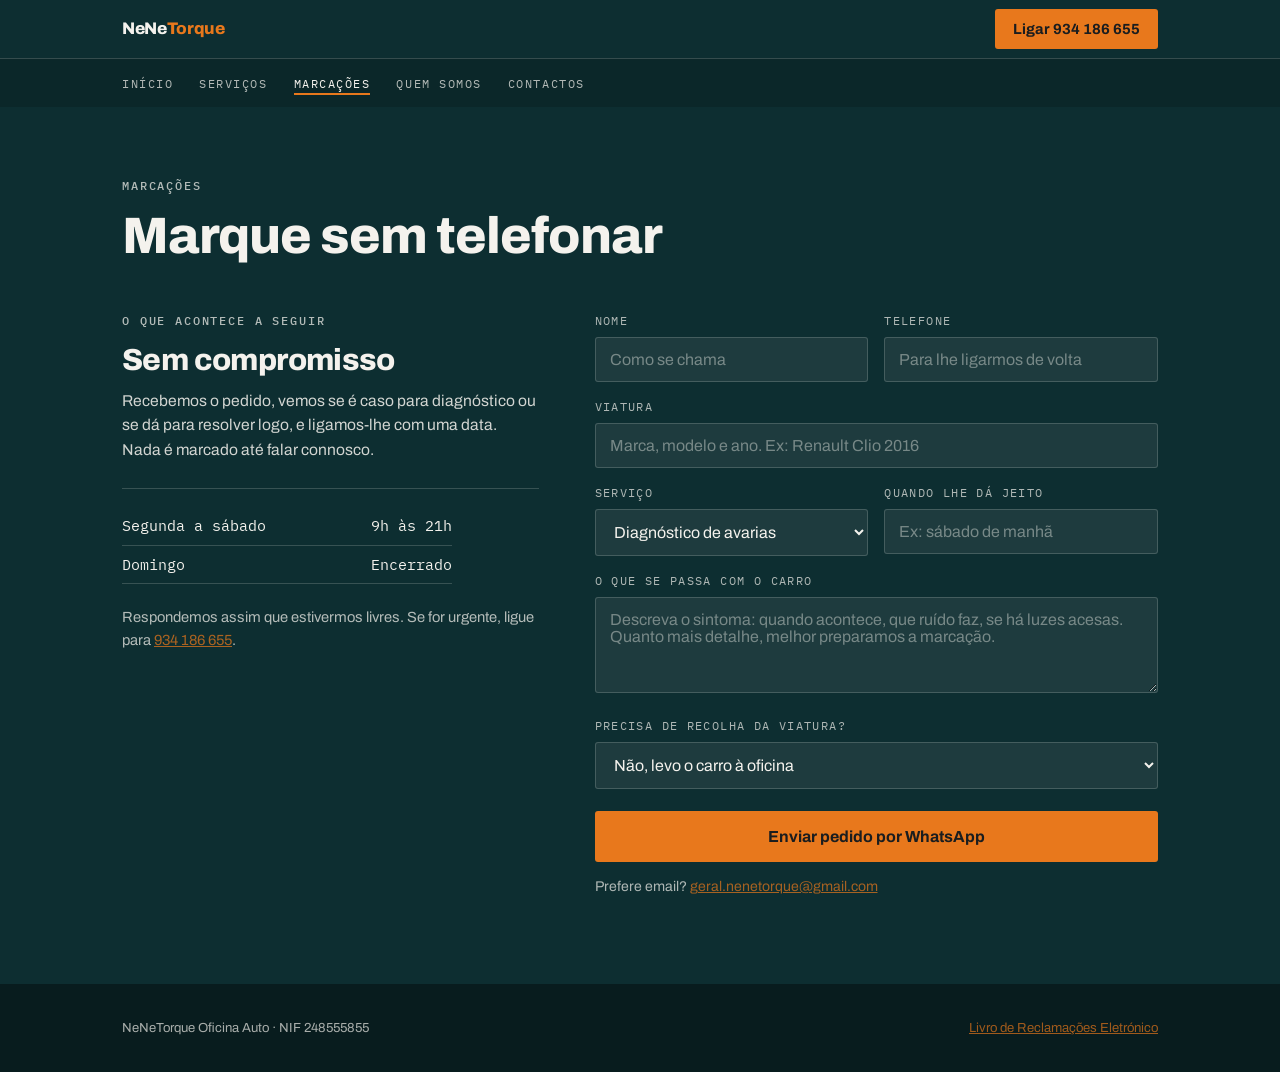
==== marcacoes.html @ 98fa8779 "Telemovel: menu sem corte, fim da faixa clara sobre a barra fixa, proporcoes mais folgadas e mapa pr" ====
<!DOCTYPE html>
<html lang="pt-PT">
<head>
<meta charset="utf-8">
<meta name="viewport" content="width=device-width, initial-scale=1">
<title>Marcações · NeNeTorque Oficina Auto</title>
<meta name="description" content="Marque a reparação em menos de um minuto, sem telefonar. Descreva o sintoma da viatura e respondemos por WhatsApp no mesmo dia.">
<link rel="canonical" href="https://nenetorque.pt/marcacoes.html">
<link rel="icon" href="favicon.svg" type="image/svg+xml">
<meta property="og:type" content="website">
<meta property="og:site_name" content="NeNeTorque Oficina Auto">
<meta property="og:locale" content="pt_PT">
<meta property="og:title" content="Marcações · NeNeTorque Oficina Auto">
<meta property="og:description" content="Marque a reparação em menos de um minuto, sem telefonar. Descreva o sintoma da viatura e respondemos por WhatsApp no mesmo dia.">
<meta property="og:url" content="https://nenetorque.pt/marcacoes.html">
<meta property="og:image" content="https://nenetorque.pt/preview.jpg">
<meta name="twitter:card" content="summary_large_image">
<link rel="preconnect" href="https://fonts.googleapis.com">
<link rel="preconnect" href="https://fonts.gstatic.com" crossorigin>
<link href="https://fonts.googleapis.com/css2?family=Archivo:wght@400;500;600;700;800&family=IBM+Plex+Mono:wght@400;500;600&display=swap" rel="stylesheet">
<link rel="stylesheet" href="style.css">
</head>
<body>

<header class="bar">
  <div class="wrap bar-top">
    <a class="brand" href="index.html">NeNe<span>Torque</span></a>
    <a class="bar-cta" href="tel:+351934186655">Ligar 934 186 655</a>
  </div>
  <nav class="nav" aria-label="Menu principal">
    <ul>
      <li><a href="index.html">Início</a></li>
      <li><a href="servicos.html">Serviços</a></li>
      <li><a href="marcacoes.html" aria-current="page">Marcações</a></li>
      <li><a href="quem-somos.html">Quem somos</a></li>
      <li class="nav-contactos"><a href="index.html#contactos">Contactos</a></li>
    </ul>
  </nav>
</header>

<div class="phead" style="padding-bottom:10px">
  <div class="wrap">
    <span class="eyebrow">Marcações</span>
    <h1 style="font-size:clamp(1.9rem,6vw,3.2rem)">Marque sem telefonar</h1>
  </div>
</div>

<section class="book" style="padding-top:38px">
  <div class="wrap book-grid">
    <div>
      <span class="eyebrow">O que acontece a seguir</span>
      <h2 style="font-size:clamp(1.4rem,4vw,1.9rem)">Sem compromisso</h2>
      <p style="opacity:.85;font-size:.98rem;margin-top:10px">Recebemos o pedido, vemos se é caso para diagnóstico ou se dá para resolver logo, e ligamos-lhe com uma data. Nada é marcado até falar connosco.</p>

      <div class="hours" style="border-top:1px solid var(--line-dark);padding-top:18px;margin-top:26px">
        <div style="border-color:var(--line-dark)"><span>Segunda a sábado</span><span>9h às 21h</span></div>
        <div style="border-color:var(--line-dark)"><span>Domingo</span><span>Encerrado</span></div>
      </div>

      <p style="margin-top:22px;font-size:.92rem;opacity:.72">Respondemos assim que estivermos livres. Se for urgente, ligue para <a href="tel:+351934186655" style="color:var(--amber)">934 186 655</a>.</p>
    </div>

    <div>
      <div class="two">
        <div class="field">
          <label for="f-nome">Nome</label>
          <input id="f-nome" type="text" placeholder="Como se chama">
        </div>
        <div class="field">
          <label for="f-tel">Telefone</label>
          <input id="f-tel" type="tel" placeholder="Para lhe ligarmos de volta">
        </div>
      </div>

      <div class="field">
        <label for="f-viatura">Viatura</label>
        <input id="f-viatura" type="text" placeholder="Marca, modelo e ano. Ex: Renault Clio 2016">
      </div>

      <div class="two">
        <div class="field">
          <label for="f-servico">Serviço</label>
          <select id="f-servico">
            <option>Diagnóstico de avarias</option>
            <option>Revisão ou mecânica geral</option>
            <option>Eletricidade e eletrónica</option>
            <option>Travões</option>
            <option>Pneus e equilibragem</option>
            <option>Distribuição</option>
            <option>Não sei, preciso que vejam</option>
          </select>
        </div>
        <div class="field">
          <label for="f-disp">Quando lhe dá jeito</label>
          <input id="f-disp" type="text" placeholder="Ex: sábado de manhã">
        </div>
      </div>

      <div class="field">
        <label for="f-desc">O que se passa com o carro</label>
        <textarea id="f-desc" placeholder="Descreva o sintoma: quando acontece, que ruído faz, se há luzes acesas. Quanto mais detalhe, melhor preparamos a marcação."></textarea>
      </div>

      <div class="field" style="margin-bottom:8px">
        <label for="f-recolha">Precisa de recolha da viatura?</label>
        <select id="f-recolha">
          <option>Não, levo o carro à oficina</option>
          <option>Sim, com recolha e entrega</option>
        </select>
      </div>

      <button class="btn btn-primary" style="width:100%;margin-top:14px" onclick="enviarPedido()">Enviar pedido por WhatsApp</button>
      <div class="book-err" id="f-err" hidden></div>
      <p class="book-alt">Prefere email? <a href="mailto:geral.nenetorque@gmail.com" style="color:var(--amber)">geral.nenetorque@gmail.com</a></p>
    </div>
  </div>
</section>

<footer>
  <div class="wrap">
    <span>NeNeTorque Oficina Auto · NIF 248555855</span>
    <span><a href="https://www.livroreclamacoes.pt/inicio">Livro de Reclamações Eletrónico</a></span>
  </div>
</footer>

<nav class="callbar" aria-label="Contacto rápido">
  <a class="c1" href="tel:+351934186655">Ligar</a>
  <a class="c2" href="index.html">Início</a>
</nav>

<script>
function enviarPedido(){
  var v = function(id){ return document.getElementById(id).value.trim(); };
  var err = document.getElementById('f-err');
  var nome = v('f-nome'), tel = v('f-tel'), viatura = v('f-viatura');

  if(!nome || !tel || !viatura){
    err.textContent = 'Falta o nome, o telefone ou a viatura.';
    err.hidden = false;
    return;
  }
  err.hidden = true;

  var txt =
    'Pedido de marcação · NeNeTorque\n\n' +
    'Nome: ' + nome + '\n' +
    'Telefone: ' + tel + '\n' +
    'Viatura: ' + viatura + '\n' +
    'Serviço: ' + v('f-servico') + '\n' +
    'Disponibilidade: ' + (v('f-disp') || 'Não indicado') + '\n' +
    'Recolha: ' + v('f-recolha') + '\n\n' +
    'Descrição:\n' + (v('f-desc') || 'Não indicado');

  window.open('https://wa.me/351934186655?text=' + encodeURIComponent(txt), '_blank');
}
</script>

<script src="app.js"></script>
</body>
</html>
---- style.css ----
:root{
  --paper:#F4F2ED;
  --teal:#10656A;
  --deep:#0D2E31;
  --amber:#E8781C;
  --ink:#1A1D1F;
  --line:rgba(26,29,31,.14);
  --line-dark:rgba(244,242,237,.18);
  --wrap:1080px;
  --display:'Archivo',system-ui,sans-serif;
  --mono:'IBM Plex Mono',ui-monospace,monospace;
  --callbar:61px;                 /* altura exata da barra fixa em telemovel */
  --segura:env(safe-area-inset-bottom,0px);
}
*{box-sizing:border-box;margin:0;padding:0}
html{scroll-behavior:smooth;scroll-padding-top:112px;background:#081C1E}
/* corpo em coluna: o rodape e sempre empurrado ate ao fundo do ecra,
   por isso nunca sobra fundo claro por baixo em paginas curtas */
body{
  font-family:var(--display);background:var(--paper);color:var(--ink);
  font-size:17px;line-height:1.55;-webkit-font-smoothing:antialiased;
  display:flex;flex-direction:column;min-height:100vh;min-height:100dvh;
}
body>*{flex-shrink:0}
body>footer{margin-top:auto}
.wrap{max-width:var(--wrap);margin:0 auto;padding:0 22px}
section{padding:62px 0}
@media(min-width:820px){section{padding:86px 0}}
a{color:inherit}
:focus-visible{outline:3px solid var(--amber);outline-offset:3px}

h1,h2,h3{line-height:1.08;letter-spacing:-.02em;font-weight:800}
h1{font-size:clamp(2.1rem,7vw,3.9rem)}
h2{font-size:clamp(1.6rem,4.4vw,2.5rem);margin-bottom:12px}
h3{font-size:1.12rem;font-weight:700;letter-spacing:-.01em}
.eyebrow{
  font-family:var(--mono);font-size:.72rem;font-weight:500;letter-spacing:.16em;
  text-transform:uppercase;opacity:.72;display:block;margin-bottom:14px;
}
.lede{font-size:1.06rem;max-width:58ch;opacity:.9}

/* ---------- header + nav ---------- */
.bar{position:sticky;top:0;z-index:60;background:var(--deep);color:var(--paper)}
@media(max-width:819px){
  .bar{transition:transform .24s ease}
  .bar.bar-hidden{transform:translateY(-100%)}
}
.bar-top{display:flex;align-items:center;justify-content:space-between;height:58px;gap:16px}
.brand{font-weight:800;letter-spacing:-.02em;font-size:1.05rem;text-decoration:none;white-space:nowrap}
.brand span{color:var(--amber)}
.bar-cta{
  display:none;background:var(--amber);color:var(--ink);text-decoration:none;
  font-weight:700;font-size:.92rem;padding:9px 18px;border-radius:3px;
}
@media(min-width:820px){.bar-cta{display:inline-block}}
.nav{border-top:1px solid var(--line-dark);background:rgba(0,0,0,.16)}
.nav ul{
  display:flex;gap:26px;list-style:none;overflow-x:auto;padding:11px 22px;
  max-width:var(--wrap);margin:0 auto;scrollbar-width:none;
}
.nav ul::-webkit-scrollbar{display:none}
.nav a{
  font-family:var(--mono);font-size:.74rem;letter-spacing:.13em;text-transform:uppercase;
  text-decoration:none;white-space:nowrap;opacity:.72;padding-bottom:2px;
  border-bottom:2px solid transparent;
}
.nav a:hover{opacity:1;border-bottom-color:var(--amber)}
.nav a[aria-current="page"]{opacity:1;border-bottom-color:var(--amber)}

/* ---------- buttons ---------- */
.btn{
  display:inline-flex;align-items:center;justify-content:center;gap:9px;text-decoration:none;
  font-family:var(--display);font-weight:700;font-size:1rem;padding:15px 26px;border-radius:3px;
  border:2px solid transparent;cursor:pointer;transition:transform .12s ease,background .12s ease;
}
.btn:active{transform:translateY(1px)}
.btn-primary{background:var(--amber);color:var(--ink)}
.btn-primary:hover{background:#f5871f}
.btn-ghost{border-color:currentColor;background:none;color:inherit}
.btn-ghost:hover{background:rgba(244,242,237,.1)}
.btn-row{display:flex;flex-wrap:wrap;gap:12px;margin-top:30px}
.btn-row.center{justify-content:center}

/* ---------- hero ---------- */
.hero{background:var(--deep);color:var(--paper);padding:56px 0 64px}
@media(min-width:820px){.hero{padding:80px 0 88px}}
.hero h1{max-width:16ch}
.hero .lede{margin-top:20px;opacity:.86}
.hero-grid{display:grid;gap:44px}
@media(min-width:960px){.hero-grid{grid-template-columns:1.15fr .85fr;gap:56px;align-items:center}}

/* ---------- signature: OBD readout ---------- */
.obd{background:#0A2427;border:1px solid var(--line-dark);border-radius:4px;padding:22px;font-family:var(--mono);font-size:.88rem}
.obd-head{display:flex;align-items:center;gap:8px;font-size:.68rem;letter-spacing:.16em;text-transform:uppercase;opacity:.6;padding-bottom:14px;border-bottom:1px solid var(--line-dark)}
.dot{width:7px;height:7px;border-radius:50%;background:var(--amber)}
@media(prefers-reduced-motion:no-preference){
  .dot{animation:blink 2.4s ease-in-out infinite}
  @keyframes blink{0%,72%,100%{opacity:1}80%,92%{opacity:.25}}
}
.rep{margin-top:4px}
.rep>div{display:grid;gap:3px;padding:12px 0;border-bottom:1px solid var(--line-dark)}
@media(min-width:520px){.rep>div{grid-template-columns:92px 1fr;gap:16px;align-items:baseline}}
.rep dt{font-size:.65rem;letter-spacing:.14em;text-transform:uppercase;opacity:.5}
.rep dd{font-family:var(--display);font-size:.95rem;line-height:1.45;margin:0}
.rep .key dd{color:var(--amber);font-weight:700}
.obd-foot{margin-top:18px;padding-top:14px;border-top:1px solid var(--line-dark);font-size:.72rem;opacity:.55;line-height:1.5}

/* ---------- campaign band ---------- */
.band{background:var(--teal);color:var(--paper)}
.band .eyebrow{opacity:.75}
.fee{font-family:var(--mono);font-size:clamp(3rem,11vw,5.2rem);font-weight:600;line-height:1;margin:6px 0 18px}
.fee-table{margin-top:30px;border-top:1px solid var(--line-dark);max-width:520px}
.fee-table div{display:flex;align-items:baseline;gap:18px;padding:13px 0;border-bottom:1px solid var(--line-dark)}
.fee-v{font-family:var(--mono);font-weight:600;font-size:1.25rem;min-width:64px}
.fee-table span:last-child{font-size:.96rem;opacity:.85}
.fee-foot{margin-top:18px;font-size:.9rem;opacity:.72}

/* ---------- service-area map ---------- */
.areas.small{margin-top:16px}
.areas.small li{font-size:.74rem;padding:5px 10px;opacity:.8}

/* ---------- page header (subpages) ---------- */
.phead{background:var(--deep);color:var(--paper);padding:52px 0 56px}
@media(min-width:820px){.phead{padding:70px 0 76px}}
.phead .lede{margin-top:16px;opacity:.85}

/* ---------- home: simple service grid ---------- */
.svc-grid{display:grid;gap:1px;background:var(--line);margin-top:34px;border:1px solid var(--line)}
@media(min-width:600px){.svc-grid{grid-template-columns:1fr 1fr}}
@media(min-width:940px){.svc-grid{grid-template-columns:repeat(3,1fr)}}
.svc-grid a{
  background:var(--paper);padding:22px 20px;text-decoration:none;display:flex;
  justify-content:space-between;align-items:center;gap:14px;font-weight:600;
  font-size:1.02rem;transition:background .12s ease;
}
.svc-grid a:hover{background:rgba(16,101,106,.09)}
.svc-grid a::after{content:"›";font-size:1.35rem;color:var(--amber);line-height:1}

/* ---------- services page ---------- */
.doc{display:grid;gap:0;margin-top:8px}
@media(min-width:920px){.doc{grid-template-columns:230px 1fr;gap:56px;align-items:start}}
.doc-nav{display:none}
@media(min-width:920px){
  .doc-nav{display:block;position:sticky;top:126px}
  .doc-nav ul{list-style:none;border-left:1px solid var(--line)}
  .doc-nav a{
    display:block;padding:9px 0 9px 16px;text-decoration:none;font-size:.94rem;
    opacity:.7;margin-left:-1px;border-left:2px solid transparent;
  }
  .doc-nav a:hover{opacity:1;border-left-color:var(--amber)}
}
.svc-block{padding:38px 0;border-top:1px solid var(--line)}
.svc-block:first-child{border-top:none;padding-top:0}
.svc-block h2{font-size:clamp(1.4rem,4vw,1.95rem)}
.svc-block p{opacity:.88}
.svc-block ul{margin-top:20px;list-style:none;display:grid;gap:9px}
.svc-block li{position:relative;padding-left:24px;font-size:.97rem}
.svc-block li::before{content:"";position:absolute;left:0;top:.6em;width:9px;height:2px;background:var(--amber)}
.svc-note{margin-top:30px;padding:16px 18px;background:rgba(16,101,106,.09);border-left:3px solid var(--teal);font-size:.95rem}

/* ---------- dark section variant ---------- */
.sec-dark{background:var(--deep);color:var(--paper)}
.sec-dark .steps{background:var(--line-dark)}
.sec-dark .step{background:var(--deep)}
.sec-dark .step p{opacity:.75}

/* ---------- steps ---------- */
.steps{display:grid;gap:2px;margin-top:34px;background:var(--line)}
@media(min-width:760px){.steps{grid-template-columns:repeat(4,1fr)}}
.step{background:var(--paper);padding:24px 20px 26px}
.step-n{font-family:var(--mono);font-size:.78rem;font-weight:600;color:var(--amber);letter-spacing:.1em;margin-bottom:12px;display:block}
.step p{font-size:.94rem;opacity:.82;margin-top:7px}

/* ---------- main CTA ---------- */
.cta{background:var(--deep);color:var(--paper);text-align:center}
.cta .lede{margin:0 auto;text-align:center}
.cta .tel-big{
  font-family:var(--mono);font-size:clamp(2rem,7.5vw,3.4rem);font-weight:600;
  color:var(--amber);text-decoration:none;display:inline-block;margin:22px 0 4px;
}
.cta .alt{font-size:.94rem;opacity:.72;margin-top:26px}

/* ---------- booking form ---------- */
.book{background:var(--deep);color:var(--paper)}
.book-grid{display:grid;gap:38px}
@media(min-width:900px){.book-grid{grid-template-columns:.85fr 1.15fr;gap:56px;align-items:start}}
.field{margin-bottom:16px}
.field label{display:block;font-family:var(--mono);font-size:.72rem;letter-spacing:.12em;text-transform:uppercase;opacity:.7;margin-bottom:7px}
.field input,.field select,.field textarea{
  width:100%;font-family:var(--display);font-size:1rem;padding:13px 14px;
  background:rgba(244,242,237,.07);border:1px solid var(--line-dark);border-radius:3px;color:var(--paper);
}
.field textarea{min-height:96px;resize:vertical}
.field input::placeholder,.field textarea::placeholder{color:rgba(244,242,237,.42)}
.field select option{background:var(--deep);color:var(--paper)}
.two{display:grid;gap:16px}
@media(min-width:620px){.two{grid-template-columns:1fr 1fr}}
.book-err{color:var(--amber);font-size:.9rem;margin-top:10px;font-weight:600}
.book-alt{font-size:.88rem;opacity:.7;margin-top:14px}

/* ---------- generic columns / areas / photos ---------- */
.cols{display:grid;gap:34px;margin-top:34px}
@media(min-width:820px){.cols{grid-template-columns:1fr 1fr;gap:48px}}
.cols p{margin-top:9px;opacity:.85;font-size:.98rem}
.areas{display:flex;flex-wrap:wrap;gap:9px;margin-top:26px}
.areas li{list-style:none;font-family:var(--mono);font-size:.83rem;border:1px solid var(--line);padding:7px 13px;border-radius:2px}
.photo{
  border:2px dashed var(--amber);background:rgba(232,120,28,.06);aspect-ratio:4/3;
  display:flex;align-items:center;justify-content:center;text-align:center;padding:20px;
  font-family:var(--mono);font-size:.78rem;line-height:1.6;
}

/* ---------- contact ---------- */
.contact{background:rgba(16,101,106,.07)}
.contact a.tel{font-family:var(--mono);font-size:clamp(1.5rem,5.5vw,2.3rem);font-weight:600;color:var(--teal);text-decoration:none;display:inline-block;margin:8px 0 4px}
.hours{font-family:var(--mono);font-size:.95rem;margin-top:22px}
.hours div{padding:7px 0;border-bottom:1px solid var(--line);display:flex;justify-content:space-between;gap:24px;max-width:330px}

footer{background:#081C1E;color:var(--paper);padding:34px 0;font-size:.82rem}
footer .wrap{display:flex;flex-wrap:wrap;gap:14px 32px;justify-content:space-between;opacity:.68}
footer a{color:var(--amber)}

/* barra fixa de contacto, so em telemovel.
   altura fixa e conhecida (--callbar) para o rodape a poder compensar ao
   certo: e isso que elimina a faixa clara que aparecia por cima dela */
.callbar{
  position:fixed;left:0;right:0;bottom:0;z-index:70;display:flex;
  border-top:1px solid rgba(0,0,0,.2);padding-bottom:var(--segura);
}
@media(min-width:820px){.callbar{display:none}}
.callbar a{
  flex:1;display:flex;align-items:center;justify-content:center;height:60px;
  padding:0 8px;font-weight:700;text-decoration:none;font-size:1rem;
}
.callbar .c1{background:var(--amber);color:var(--ink)}
.callbar .c2{background:var(--deep);color:var(--paper)}
@media(max-width:819px){
  footer{padding-bottom:calc(32px + var(--callbar) + var(--segura))}
}

/* ---------- mapa das zonas (SVG proprio, sem terceiros) ---------- */
.mapa-card{margin-top:24px;border:1px solid var(--line);overflow:hidden;background:var(--deep)}
.mapa{display:block;width:100%;height:auto}
.mapa text{font-family:var(--mono)}
.mapa-nota{
  display:flex;flex-wrap:wrap;gap:6px 14px;justify-content:space-between;
  font-family:var(--mono);font-size:.7rem;letter-spacing:.06em;opacity:.62;
  padding:9px 12px;border-top:1px solid var(--line-dark);color:var(--paper);
}
.mapa-nota a{color:var(--paper);text-underline-offset:3px}


/* ================= TELEMÓVEL ================= */
.svc-more{display:none}

@media(max-width:819px){

  /* ---- base ----
     escala aproximada da versao de computador: texto maior e mais ar entre
     blocos, para caber menos informacao de cada vez no ecra */
  body{font-size:17px;line-height:1.55}
  section{padding:64px 0}
  .wrap{padding:0 22px}

  h1{font-size:2.35rem;letter-spacing:-.025em}
  h2{font-size:1.72rem;margin-bottom:14px}
  h3{font-size:1.1rem}
  .lede{font-size:1.06rem}
  .eyebrow{font-size:.7rem;letter-spacing:.14em;margin-bottom:14px}

  /* ---- cabeçalho ---- */
  .bar{transition:transform .24s ease}
  .bar.bar-hidden{transform:translateY(-100%)}
  .bar-top{height:56px}
  .brand{font-size:1.05rem}
  /* quatro itens cabem numa linha; contactos chega-se pela barra fixa e pelo rodape */
  .nav-contactos{display:none}
  .nav ul{gap:0;padding:12px 22px;justify-content:space-between;overflow-x:visible}
  .nav a{font-size:.7rem;letter-spacing:.1em}

  /* ---- hero ---- */
  .hero{padding:54px 0 62px}
  .hero h1{max-width:none}
  .hero .lede{margin-top:18px}
  .obd{display:none}

  /* ---- botões ---- */
  .btn{padding:17px 24px;font-size:1.02rem}
  .btn-row{flex-direction:column;gap:12px;margin-top:30px}
  .btn-row .btn{width:100%}

  /* ---- banda dos 40 € ---- */
  .fee{font-size:4rem;margin:4px 0 20px}
  .fee-table{margin-top:28px}
  .fee-table div{gap:16px;padding:15px 0}
  .fee-v{font-size:1.2rem;min-width:60px}
  .fee-table span:last-child{font-size:.97rem}
  .fee-foot{font-size:.92rem;margin-top:18px}

  /* ---- serviços na página inicial ---- */
  .svc-grid{display:none}
  .svc-more{display:inline-flex;width:100%;margin-top:28px}

  /* ---- passos ---- */
  .steps{margin-top:32px;gap:2px}
  .step{padding:26px 22px 28px}
  .step-n{font-size:.76rem;margin-bottom:12px}
  .step p{font-size:.96rem;margin-top:8px}

  /* ---- acordeão dos serviços ---- */
  .phead{padding:48px 0 52px}
  .doc{margin-top:0}
  .svc-block{padding:0;border-top:1px solid var(--line)}
  .svc-block:first-child{padding-top:0;border-top:1px solid var(--line)}
  .svc-block h2{
    font-size:1.14rem;font-weight:700;margin:0;padding:22px 32px 22px 0;
    position:relative;cursor:pointer;
  }
  .svc-block h2::after{
    content:"";position:absolute;right:6px;top:50%;width:9px;height:9px;
    border-right:2px solid var(--amber);border-bottom:2px solid var(--amber);
    transform:translateY(-70%) rotate(45deg);transition:transform .18s ease;
  }
  .svc-block.open h2::after{transform:translateY(-20%) rotate(-135deg)}
  .svc-body{display:none;padding-bottom:30px}
  .svc-block.open .svc-body{display:block}
  .svc-block p{font-size:1rem}
  .svc-block ul{margin-top:18px;gap:10px}
  .svc-block li{font-size:.97rem;padding-left:22px}
  .svc-note{margin-top:30px;font-size:.95rem;padding:17px 18px}

  /* ---- marcações ---- */
  .book-grid{gap:40px}
  .field{margin-bottom:20px}
  .field label{font-size:.7rem;margin-bottom:9px}
  .field input,.field select,.field textarea{font-size:1rem;padding:15px 14px}
  .field textarea{min-height:112px}
  .two{gap:20px}
  .book-alt{font-size:.92rem;margin-top:18px}

  /* ---- contactos e mapa ---- */
  .cols{gap:42px;margin-top:34px}
  .contact a.tel{font-size:2.1rem;margin:10px 0 4px}
  .hours{font-size:.96rem;margin-top:26px}
  .hours div{max-width:none;padding:11px 0}
  .mapa-card{margin-top:22px}
  .areas.small{margin-top:20px}
  .areas.small li{font-size:.78rem;padding:7px 12px}
  .photo{aspect-ratio:3/2;font-size:.78rem}

  /* ---- rodapé ---- */
  footer{font-size:.82rem;padding-top:32px}
  footer .wrap{gap:10px;flex-direction:column}
}

/* ecrãs muito estreitos */
@media(max-width:359px){
  h1{font-size:2rem}
  .fee{font-size:3.3rem}
  .contact a.tel{font-size:1.75rem}
  .nav a{font-size:.64rem;letter-spacing:.06em}
}
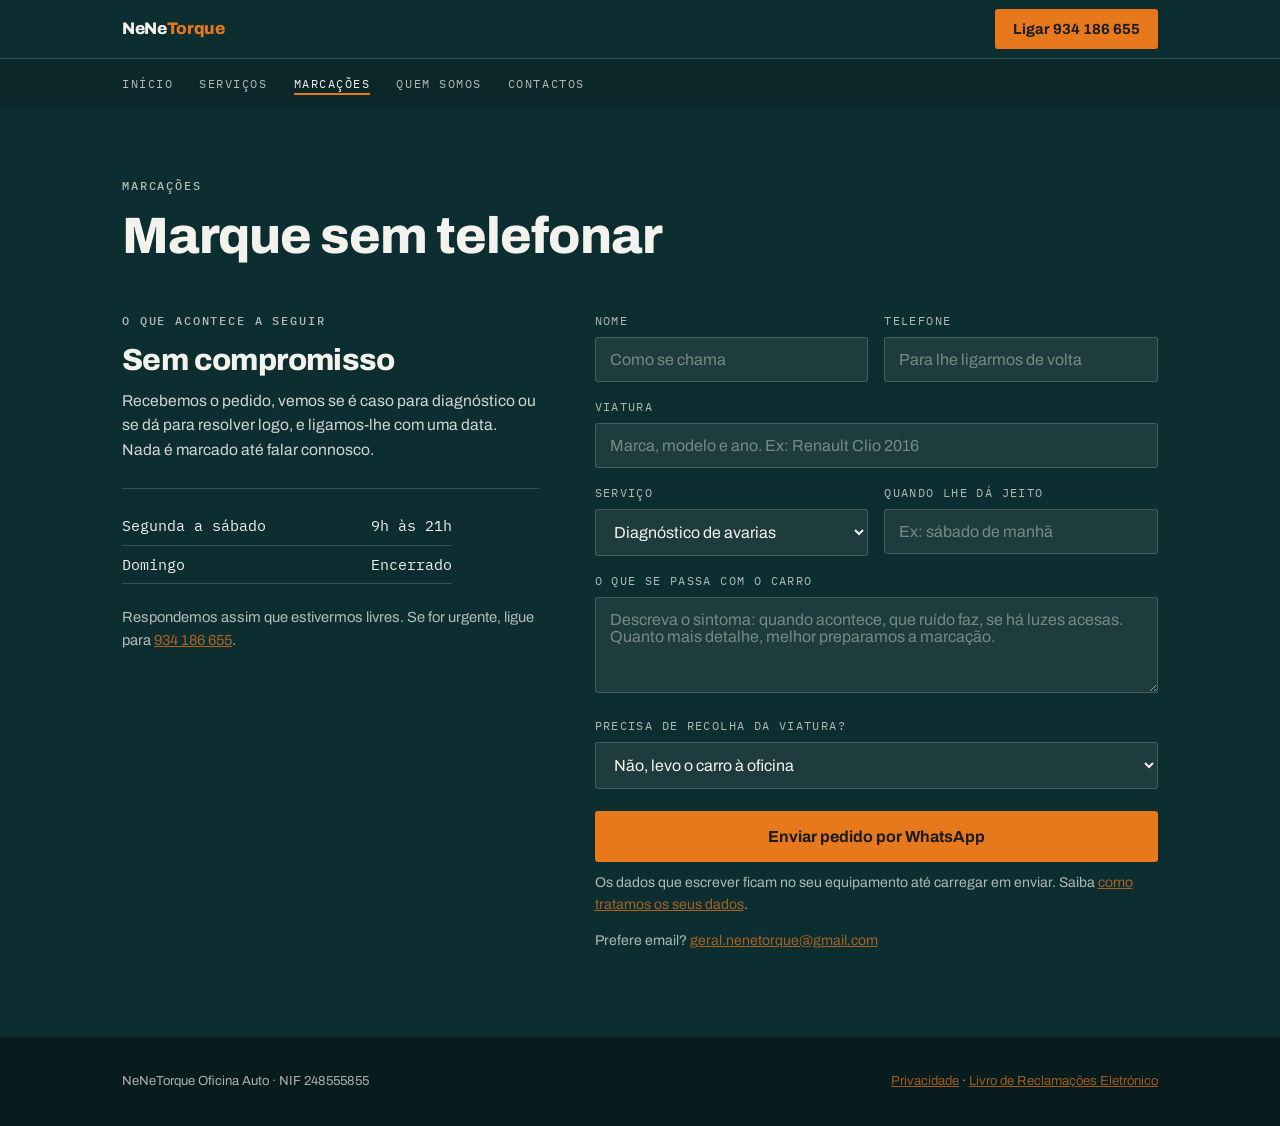
==== commit 0cc88dc3: "Adiciona pagina de privacidade com RGPD, RAL e Livro de Reclamacoes, ligada no rodape e no sitemap" ====
--- a/marcacoes.html
+++ b/marcacoes.html
@@ -111,6 +111,7 @@
 
       <button class="btn btn-primary" style="width:100%;margin-top:14px" onclick="enviarPedido()">Enviar pedido por WhatsApp</button>
       <div class="book-err" id="f-err" hidden></div>
+      <p class="book-alt" style="margin-top:10px">Os dados que escrever ficam no seu equipamento até carregar em enviar. Saiba <a href="privacidade.html" style="color:var(--amber)">como tratamos os seus dados</a>.</p>
       <p class="book-alt">Prefere email? <a href="mailto:geral.nenetorque@gmail.com" style="color:var(--amber)">geral.nenetorque@gmail.com</a></p>
     </div>
   </div>
@@ -119,7 +120,7 @@
 <footer>
   <div class="wrap">
     <span>NeNeTorque Oficina Auto · NIF 248555855</span>
-    <span><a href="https://www.livroreclamacoes.pt/inicio">Livro de Reclamações Eletrónico</a></span>
+    <span><a href="privacidade.html">Privacidade</a> · <a href="https://www.livroreclamacoes.pt/inicio">Livro de Reclamações Eletrónico</a></span>
   </div>
 </footer>
 
--- a/style.css
+++ b/style.css
@@ -238,10 +238,33 @@
   footer{padding-bottom:calc(32px + var(--callbar) + var(--segura))}
 }
 
-/* ---------- mapa das zonas (SVG proprio, sem terceiros) ---------- */
+/* ---------- mapa das zonas: tiles do OpenStreetMap + camada propria ---------- */
 .mapa-card{margin-top:24px;border:1px solid var(--line);overflow:hidden;background:var(--deep)}
-.mapa{display:block;width:100%;height:auto}
-.mapa text{font-family:var(--mono)}
+.mapa{position:relative;overflow:hidden;background:var(--deep)}
+.mapa-tiles{position:absolute;display:grid;line-height:0}
+/* escurece o mapa claro do OSM para a paleta da marca */
+.mapa-tiles img{
+  width:100%;height:100%;display:block;
+  filter:invert(1) hue-rotate(180deg) saturate(.45) brightness(.9) contrast(1.02);
+}
+/* veu da cor da marca por cima do mapa, para os nossos pontos sobressairem */
+.mapa-tiles::after{content:"";position:absolute;inset:0;background:rgba(13,46,49,.42);pointer-events:none}
+.mapa-pins{position:absolute;inset:0;width:100%;height:100%}
+.mapa-esc line{stroke:#F4F2ED;stroke-width:2.5;opacity:.8}
+.mapa-esc text{fill:#F4F2ED;font-family:var(--mono);font-size:19px;opacity:.8}
+.mapa-rot{position:absolute;inset:0;pointer-events:none}
+.mapa-rot b{
+  position:absolute;font-family:var(--mono);font-weight:500;font-size:.72rem;letter-spacing:.02em;
+  color:#fff;white-space:nowrap;transform:translateY(-50%);
+  text-shadow:0 0 3px #0D2E31,0 0 5px #0D2E31,0 0 9px #0D2E31,0 1px 2px #0D2E31;
+}
+.mapa-rot .r-d{margin-left:15px}
+.mapa-rot .r-e{transform:translate(-100%,-50%);margin-left:-15px}
+.mapa-attr{
+  position:absolute;right:0;bottom:0;font-family:var(--mono);font-size:.62rem;
+  color:var(--paper);background:rgba(13,46,49,.82);padding:3px 8px;text-decoration:none;
+}
+.mapa-attr:hover{text-decoration:underline}
 .mapa-nota{
   display:flex;flex-wrap:wrap;gap:6px 14px;justify-content:space-between;
   font-family:var(--mono);font-size:.7rem;letter-spacing:.06em;opacity:.62;
@@ -344,6 +367,9 @@
   .hours{font-size:.96rem;margin-top:26px}
   .hours div{max-width:none;padding:11px 0}
   .mapa-card{margin-top:22px}
+  .mapa-rot b{font-size:.66rem}
+  .mapa-rot .r-d{margin-left:12px}
+  .mapa-rot .r-e{margin-left:-12px}
   .areas.small{margin-top:20px}
   .areas.small li{font-size:.78rem;padding:7px 12px}
   .photo{aspect-ratio:3/2;font-size:.78rem}
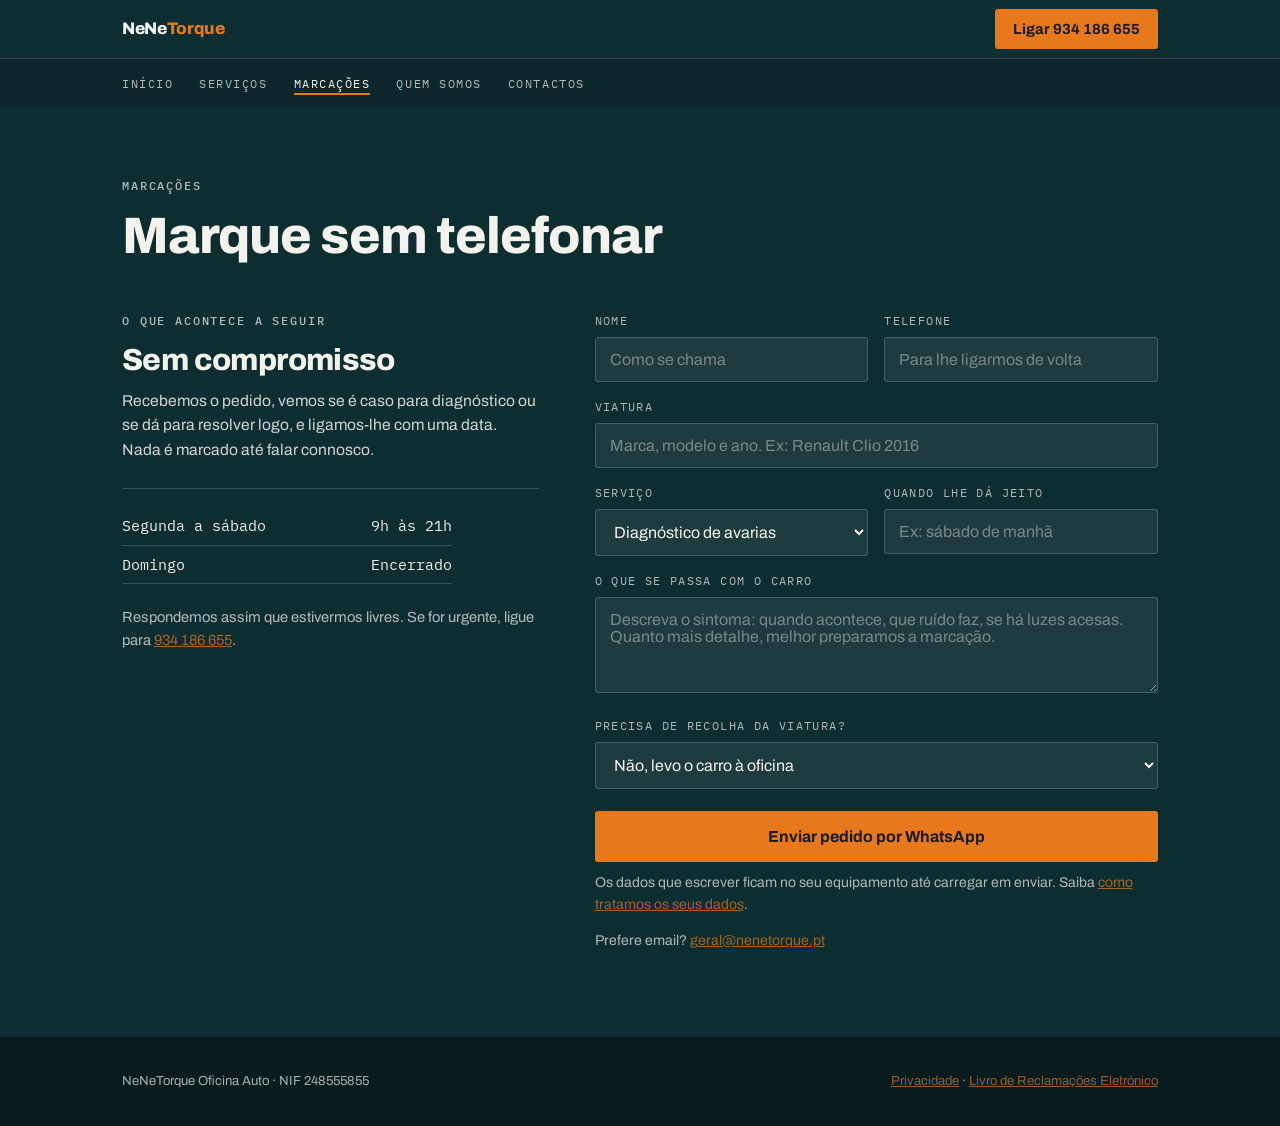
==== commit 9d47c329: "Troca o email do Gmail pelo geral@nenetorque.pt nas tres paginas onde aparecia" ====
--- a/marcacoes.html
+++ b/marcacoes.html
@@ -112,7 +112,7 @@
       <button class="btn btn-primary" style="width:100%;margin-top:14px" onclick="enviarPedido()">Enviar pedido por WhatsApp</button>
       <div class="book-err" id="f-err" hidden></div>
       <p class="book-alt" style="margin-top:10px">Os dados que escrever ficam no seu equipamento até carregar em enviar. Saiba <a href="privacidade.html" style="color:var(--amber)">como tratamos os seus dados</a>.</p>
-      <p class="book-alt">Prefere email? <a href="mailto:geral.nenetorque@gmail.com" style="color:var(--amber)">geral.nenetorque@gmail.com</a></p>
+      <p class="book-alt">Prefere email? <a href="mailto:geral@nenetorque.pt" style="color:var(--amber)">geral@nenetorque.pt</a></p>
     </div>
   </div>
 </section>
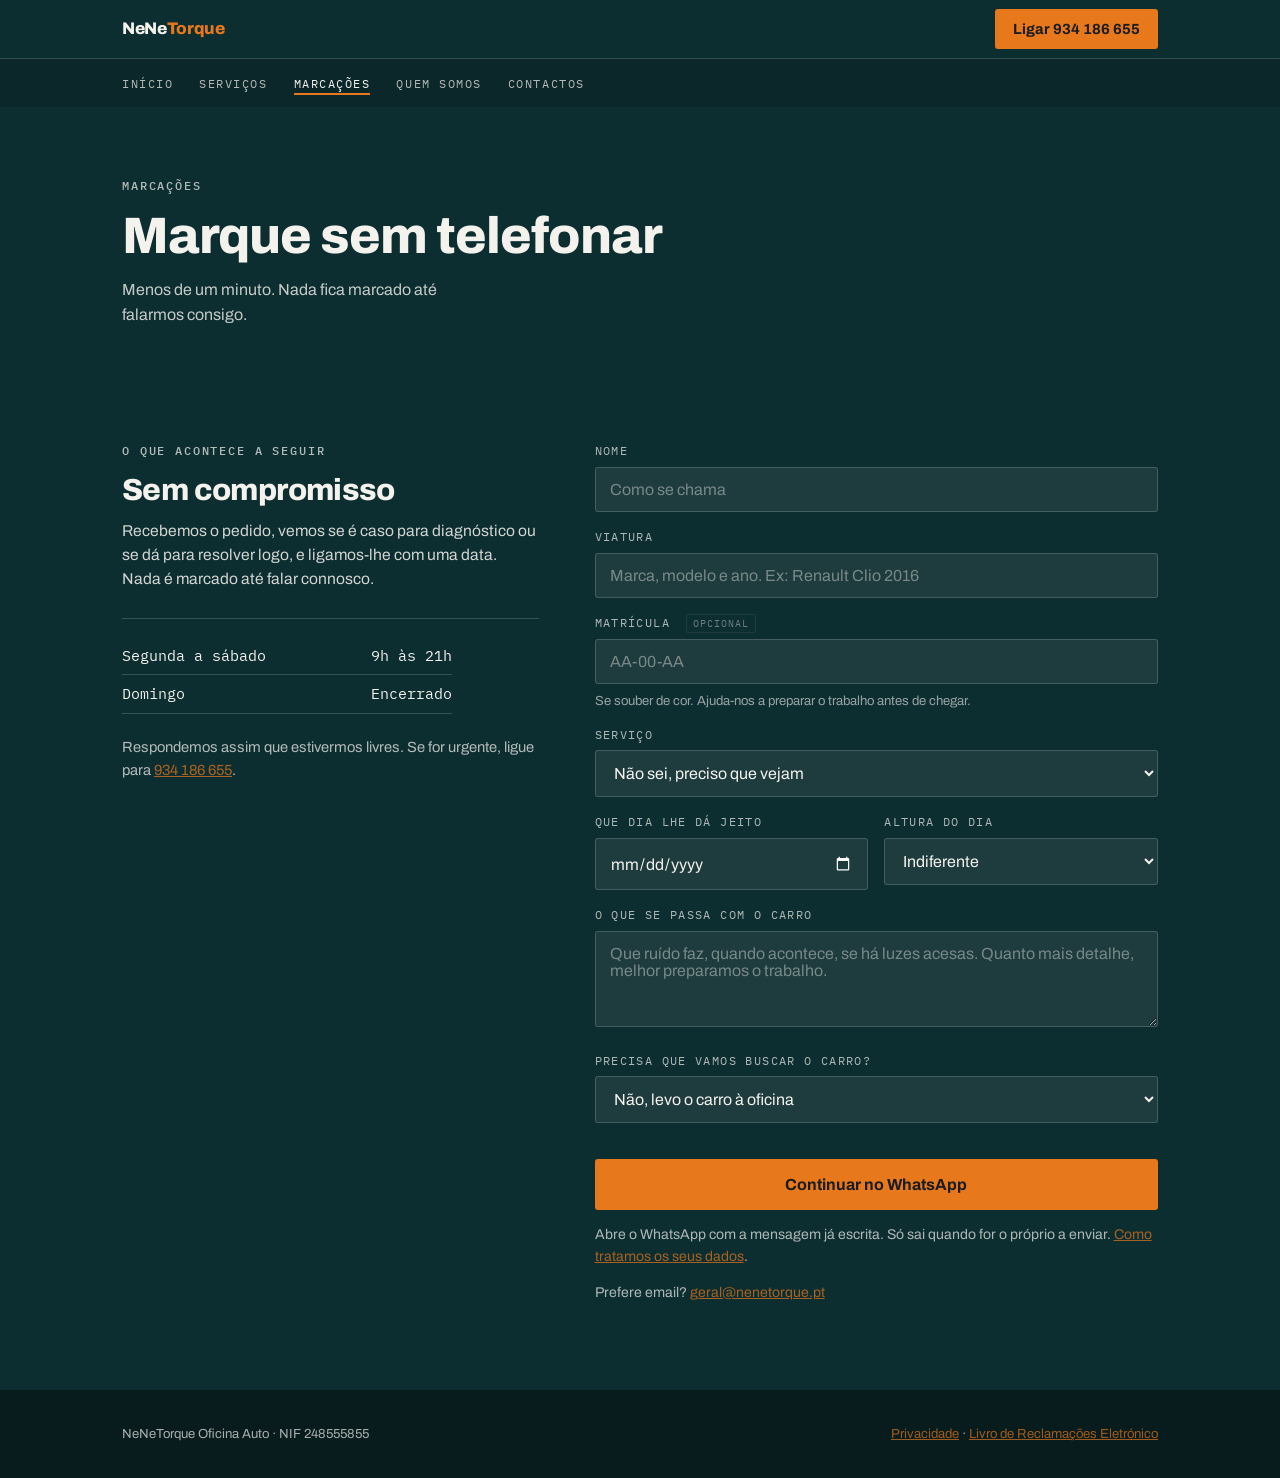
==== commit 59c8726d: "Marcacoes: formulario primeiro em telemovel, sem telefone, matricula validada, dia por calendario e " ====
--- a/marcacoes.html
+++ b/marcacoes.html
@@ -5,14 +5,14 @@
 <meta name="viewport" content="width=device-width, initial-scale=1">
 <title>Marcações · NeNeTorque Oficina Auto</title>
 <meta name="description" content="Marque a reparação em menos de um minuto, sem telefonar. Descreva o sintoma da viatura e respondemos por WhatsApp no mesmo dia.">
-<link rel="canonical" href="https://nenetorque.pt/marcacoes.html">
+<link rel="canonical" href="https://nenetorque.pt/marcacoes">
 <link rel="icon" href="favicon.svg" type="image/svg+xml">
 <meta property="og:type" content="website">
 <meta property="og:site_name" content="NeNeTorque Oficina Auto">
 <meta property="og:locale" content="pt_PT">
 <meta property="og:title" content="Marcações · NeNeTorque Oficina Auto">
 <meta property="og:description" content="Marque a reparação em menos de um minuto, sem telefonar. Descreva o sintoma da viatura e respondemos por WhatsApp no mesmo dia.">
-<meta property="og:url" content="https://nenetorque.pt/marcacoes.html">
+<meta property="og:url" content="https://nenetorque.pt/marcacoes">
 <meta property="og:image" content="https://nenetorque.pt/preview.jpg">
 <meta name="twitter:card" content="summary_large_image">
 <link rel="preconnect" href="https://fonts.googleapis.com">
@@ -24,30 +24,108 @@
 
 <header class="bar">
   <div class="wrap bar-top">
-    <a class="brand" href="index.html">NeNe<span>Torque</span></a>
+    <a class="brand" href="./">NeNe<span>Torque</span></a>
     <a class="bar-cta" href="tel:+351934186655">Ligar 934 186 655</a>
   </div>
   <nav class="nav" aria-label="Menu principal">
     <ul>
-      <li><a href="index.html">Início</a></li>
-      <li><a href="servicos.html">Serviços</a></li>
-      <li><a href="marcacoes.html" aria-current="page">Marcações</a></li>
-      <li><a href="quem-somos.html">Quem somos</a></li>
-      <li class="nav-contactos"><a href="index.html#contactos">Contactos</a></li>
+      <li><a href="./">Início</a></li>
+      <li><a href="servicos">Serviços</a></li>
+      <li><a href="marcacoes" aria-current="page">Marcações</a></li>
+      <li><a href="quem-somos">Quem somos</a></li>
+      <li class="nav-contactos"><a href="./#contactos">Contactos</a></li>
     </ul>
   </nav>
 </header>
 
-<div class="phead" style="padding-bottom:10px">
+<div class="phead phead-curto">
   <div class="wrap">
     <span class="eyebrow">Marcações</span>
     <h1 style="font-size:clamp(1.9rem,6vw,3.2rem)">Marque sem telefonar</h1>
+    <p class="phead-sub">Menos de um minuto. Nada fica marcado até falarmos consigo.</p>
   </div>
 </div>
 
 <section class="book" style="padding-top:38px">
   <div class="wrap book-grid">
-    <div>
+
+    <div class="book-form">
+      <div class="field">
+        <label for="f-nome">Nome</label>
+        <input id="f-nome" type="text" placeholder="Como se chama"
+               autocomplete="name" autocapitalize="words" enterkeyhint="next">
+      </div>
+
+      <div class="field">
+        <label for="f-viatura">Viatura</label>
+        <input id="f-viatura" type="text" placeholder="Marca, modelo e ano. Ex: Renault Clio 2016"
+               autocapitalize="words" enterkeyhint="next">
+      </div>
+
+      <div class="field">
+        <label for="f-matricula">Matrícula <span class="opt">opcional</span></label>
+        <input id="f-matricula" type="text" placeholder="AA-00-AA" maxlength="8"
+               autocapitalize="characters" autocomplete="off" spellcheck="false" enterkeyhint="next"
+               oninput="formatarMatricula(this)">
+        <p class="ajuda">Se souber de cor. Ajuda-nos a preparar o trabalho antes de chegar.</p>
+      </div>
+
+      <div class="field">
+        <label for="f-servico">Serviço</label>
+        <select id="f-servico">
+          <option>Não sei, preciso que vejam</option>
+          <option>Diagnóstico de avarias</option>
+          <option>Revisão ou mecânica geral</option>
+          <option>Eletricidade e eletrónica</option>
+          <option>Travões</option>
+          <option>Pneus e equilibragem</option>
+          <option>Distribuição</option>
+        </select>
+      </div>
+
+      <div class="two">
+        <div class="field">
+          <label for="f-dia">Que dia lhe dá jeito</label>
+          <input id="f-dia" type="date">
+        </div>
+        <div class="field">
+          <label for="f-periodo">Altura do dia</label>
+          <select id="f-periodo">
+            <option>Indiferente</option>
+            <option>Manhã</option>
+            <option>Tarde</option>
+            <option>Fim do dia</option>
+          </select>
+        </div>
+      </div>
+
+      <div class="field">
+        <label for="f-desc">O que se passa com o carro</label>
+        <textarea id="f-desc" enterkeyhint="done" placeholder="Que ruído faz, quando acontece, se há luzes acesas. Quanto mais detalhe, melhor preparamos o trabalho."></textarea>
+      </div>
+
+      <div class="field">
+        <label for="f-recolha">Precisa que vamos buscar o carro?</label>
+        <select id="f-recolha" onchange="alternarMorada()">
+          <option>Não, levo o carro à oficina</option>
+          <option>Sim, com recolha e entrega</option>
+        </select>
+      </div>
+
+      <div class="field" id="campo-morada" hidden>
+        <label for="f-morada">Onde vamos buscar o carro</label>
+        <input id="f-morada" type="text" placeholder="Rua e localidade"
+               autocomplete="street-address" autocapitalize="words" enterkeyhint="done">
+        <p class="ajuda">15 € em Gondomar, 25 € nas restantes zonas. Cobrado à parte da reparação.</p>
+      </div>
+
+      <button class="btn btn-primary book-enviar" onclick="enviarPedido()">Continuar no WhatsApp</button>
+      <div class="book-err" id="f-err" hidden></div>
+      <p class="book-alt">Abre o WhatsApp com a mensagem já escrita. Só sai quando for o próprio a enviar. <a href="privacidade" style="color:var(--amber)">Como tratamos os seus dados</a>.</p>
+      <p class="book-alt">Prefere email? <a href="mailto:geral@nenetorque.pt" style="color:var(--amber)">geral@nenetorque.pt</a></p>
+    </div>
+
+    <div class="book-info">
       <span class="eyebrow">O que acontece a seguir</span>
       <h2 style="font-size:clamp(1.4rem,4vw,1.9rem)">Sem compromisso</h2>
       <p style="opacity:.85;font-size:.98rem;margin-top:10px">Recebemos o pedido, vemos se é caso para diagnóstico ou se dá para resolver logo, e ligamos-lhe com uma data. Nada é marcado até falar connosco.</p>
@@ -60,100 +138,96 @@
       <p style="margin-top:22px;font-size:.92rem;opacity:.72">Respondemos assim que estivermos livres. Se for urgente, ligue para <a href="tel:+351934186655" style="color:var(--amber)">934 186 655</a>.</p>
     </div>
 
-    <div>
-      <div class="two">
-        <div class="field">
-          <label for="f-nome">Nome</label>
-          <input id="f-nome" type="text" placeholder="Como se chama">
-        </div>
-        <div class="field">
-          <label for="f-tel">Telefone</label>
-          <input id="f-tel" type="tel" placeholder="Para lhe ligarmos de volta">
-        </div>
-      </div>
-
-      <div class="field">
-        <label for="f-viatura">Viatura</label>
-        <input id="f-viatura" type="text" placeholder="Marca, modelo e ano. Ex: Renault Clio 2016">
-      </div>
-
-      <div class="two">
-        <div class="field">
-          <label for="f-servico">Serviço</label>
-          <select id="f-servico">
-            <option>Diagnóstico de avarias</option>
-            <option>Revisão ou mecânica geral</option>
-            <option>Eletricidade e eletrónica</option>
-            <option>Travões</option>
-            <option>Pneus e equilibragem</option>
-            <option>Distribuição</option>
-            <option>Não sei, preciso que vejam</option>
-          </select>
-        </div>
-        <div class="field">
-          <label for="f-disp">Quando lhe dá jeito</label>
-          <input id="f-disp" type="text" placeholder="Ex: sábado de manhã">
-        </div>
-      </div>
-
-      <div class="field">
-        <label for="f-desc">O que se passa com o carro</label>
-        <textarea id="f-desc" placeholder="Descreva o sintoma: quando acontece, que ruído faz, se há luzes acesas. Quanto mais detalhe, melhor preparamos a marcação."></textarea>
-      </div>
-
-      <div class="field" style="margin-bottom:8px">
-        <label for="f-recolha">Precisa de recolha da viatura?</label>
-        <select id="f-recolha">
-          <option>Não, levo o carro à oficina</option>
-          <option>Sim, com recolha e entrega</option>
-        </select>
-      </div>
-
-      <button class="btn btn-primary" style="width:100%;margin-top:14px" onclick="enviarPedido()">Enviar pedido por WhatsApp</button>
-      <div class="book-err" id="f-err" hidden></div>
-      <p class="book-alt" style="margin-top:10px">Os dados que escrever ficam no seu equipamento até carregar em enviar. Saiba <a href="privacidade.html" style="color:var(--amber)">como tratamos os seus dados</a>.</p>
-      <p class="book-alt">Prefere email? <a href="mailto:geral@nenetorque.pt" style="color:var(--amber)">geral@nenetorque.pt</a></p>
-    </div>
   </div>
 </section>
 
 <footer>
   <div class="wrap">
     <span>NeNeTorque Oficina Auto · NIF 248555855</span>
-    <span><a href="privacidade.html">Privacidade</a> · <a href="https://www.livroreclamacoes.pt/inicio">Livro de Reclamações Eletrónico</a></span>
+    <span><a href="privacidade">Privacidade</a> · <a href="https://www.livroreclamacoes.pt/inicio">Livro de Reclamações Eletrónico</a></span>
   </div>
 </footer>
 
-<nav class="callbar" aria-label="Contacto rápido">
-  <a class="c1" href="tel:+351934186655">Ligar</a>
-  <a class="c2" href="index.html">Início</a>
+<nav class="callbar callbar-so" aria-label="Contacto rápido">
+  <a class="c1" href="tel:+351934186655">Ligar 934 186 655</a>
 </nav>
 
 <script>
+/* ---------- matricula ----------
+   Quatro formatos em circulacao em Portugal, do mais antigo para o atual:
+   AA-00-00 · 00-00-AA · 00-AA-00 · AA-00-AA                                  */
+var FORMATOS = [
+  /^[A-Z]{2}-\d{2}-\d{2}$/,
+  /^\d{2}-\d{2}-[A-Z]{2}$/,
+  /^\d{2}-[A-Z]{2}-\d{2}$/,
+  /^[A-Z]{2}-\d{2}-[A-Z]{2}$/
+];
+
+function formatarMatricula(el){
+  var v = el.value.toUpperCase().replace(/[^A-Z0-9]/g, '').slice(0, 6);
+  var p = [];
+  for (var i = 0; i < v.length; i += 2) p.push(v.slice(i, i + 2));
+  el.value = p.join('-');
+}
+
+function matriculaValida(v){
+  for (var i = 0; i < FORMATOS.length; i++) if (FORMATOS[i].test(v)) return true;
+  return false;
+}
+
+function alternarMorada(){
+  var quer = document.getElementById('f-recolha').selectedIndex === 1;
+  document.getElementById('campo-morada').hidden = !quer;
+}
+
 function enviarPedido(){
   var v = function(id){ return document.getElementById(id).value.trim(); };
   var err = document.getElementById('f-err');
-  var nome = v('f-nome'), tel = v('f-tel'), viatura = v('f-viatura');
-
-  if(!nome || !tel || !viatura){
-    err.textContent = 'Falta o nome, o telefone ou a viatura.';
-    err.hidden = false;
-    return;
+  var falhar = function(msg, foco){
+    err.textContent = msg; err.hidden = false;
+    var el = document.getElementById(foco);
+    el.focus(); el.scrollIntoView({behavior:'smooth', block:'center'});
+  };
+
+  var nome = v('f-nome'), viatura = v('f-viatura'), matricula = v('f-matricula');
+  if(!nome)    return falhar('Falta o nome.', 'f-nome');
+  if(!viatura) return falhar('Falta dizer que carro é. Marca, modelo e ano chegam.', 'f-viatura');
+  if(matricula && !matriculaValida(matricula))
+    return falhar('A matrícula não está num formato português. Ex: AA-00-AA. Se não souber, deixe em branco.', 'f-matricula');
+
+  var recolha = document.getElementById('f-recolha').selectedIndex === 1;
+  var morada = v('f-morada');
+  if(recolha && !morada) return falhar('Diga-nos onde vamos buscar o carro.', 'f-morada');
+
+  err.hidden = true;
+
+  var dia = v('f-dia');
+  if(dia){
+    var d = dia.split('-');
+    dia = d[2] + '/' + d[1] + '/' + d[0];
+    var per = v('f-periodo');
+    if(per && per !== 'Indiferente') dia += ', ' + per.toLowerCase();
   }
-  err.hidden = true;
-
-  var txt =
-    'Pedido de marcação · NeNeTorque\n\n' +
-    'Nome: ' + nome + '\n' +
-    'Telefone: ' + tel + '\n' +
-    'Viatura: ' + viatura + '\n' +
-    'Serviço: ' + v('f-servico') + '\n' +
-    'Disponibilidade: ' + (v('f-disp') || 'Não indicado') + '\n' +
-    'Recolha: ' + v('f-recolha') + '\n\n' +
-    'Descrição:\n' + (v('f-desc') || 'Não indicado');
-
-  window.open('https://wa.me/351934186655?text=' + encodeURIComponent(txt), '_blank');
-}
+
+  var linhas = [
+    'Pedido de marcação · NeNeTorque', '',
+    'Nome: ' + nome,
+    'Viatura: ' + viatura
+  ];
+  if(matricula) linhas.push('Matrícula: ' + matricula);
+  linhas.push('Serviço: ' + v('f-servico'));
+  linhas.push('Quando dá jeito: ' + (dia || 'Não indicado'));
+  linhas.push('Recolha: ' + (recolha ? 'Sim, em ' + morada : 'Não, leva o carro à oficina'));
+  linhas.push('', 'Descrição:', v('f-desc') || 'Não indicado');
+
+  window.open('https://wa.me/351934186655?text=' + encodeURIComponent(linhas.join('\n')), '_blank');
+}
+
+/* nao deixa escolher um dia que ja passou */
+(function(){
+  var d = document.getElementById('f-dia');
+  if(d) d.min = new Date(Date.now() - new Date().getTimezoneOffset()*60000).toISOString().slice(0,10);
+})();
 </script>
 
 <script src="app.js"></script>
--- a/style.css
+++ b/style.css
@@ -197,6 +197,20 @@
 @media(min-width:620px){.two{grid-template-columns:1fr 1fr}}
 .book-err{color:var(--amber);font-size:.9rem;margin-top:10px;font-weight:600}
 .book-alt{font-size:.88rem;opacity:.7;margin-top:14px}
+.book-enviar{width:100%;margin-top:20px}
+/* em computador a coluna de contexto fica a esquerda, como sempre esteve.
+   em telemovel nao se aplica e o formulario fica primeiro, que e a ordem do DOM */
+@media(min-width:900px){.book-info{order:-1}}
+.field .opt{
+  font-family:var(--mono);font-size:.62rem;letter-spacing:.1em;opacity:.6;
+  border:1px solid var(--line-dark);border-radius:2px;padding:2px 6px;margin-left:8px;
+}
+.field .ajuda{font-size:.82rem;opacity:.6;margin-top:7px;line-height:1.45}
+/* o seletor de data do telemovel vem com aspeto proprio: uniformiza-se aqui */
+.field input[type=date]{min-height:52px;color-scheme:dark}
+.phead-sub{margin-top:14px;font-size:1rem;opacity:.8;max-width:40ch}
+/* paginas onde so faz sentido uma acao: a chamada ocupa a barra toda */
+.callbar-so .c1{flex:1}
 
 /* ---------- generic columns / areas / photos ---------- */
 .cols{display:grid;gap:34px;margin-top:34px}
@@ -353,7 +367,13 @@
   .svc-note{margin-top:30px;font-size:.95rem;padding:17px 18px}
 
   /* ---- marcações ---- */
-  .book-grid{gap:40px}
+  /* cabeçalho curto: quem toca em Marcações quer o formulário, não o discurso */
+  .phead-curto{padding:32px 0 30px}
+  .phead-curto h1{font-size:1.95rem}
+  .phead-sub{font-size:.95rem;margin-top:10px}
+  .book{padding-top:30px}
+  .book-grid{gap:44px}
+  .book-info{border-top:1px solid var(--line-dark);padding-top:32px}
   .field{margin-bottom:20px}
   .field label{font-size:.7rem;margin-bottom:9px}
   .field input,.field select,.field textarea{font-size:1rem;padding:15px 14px}
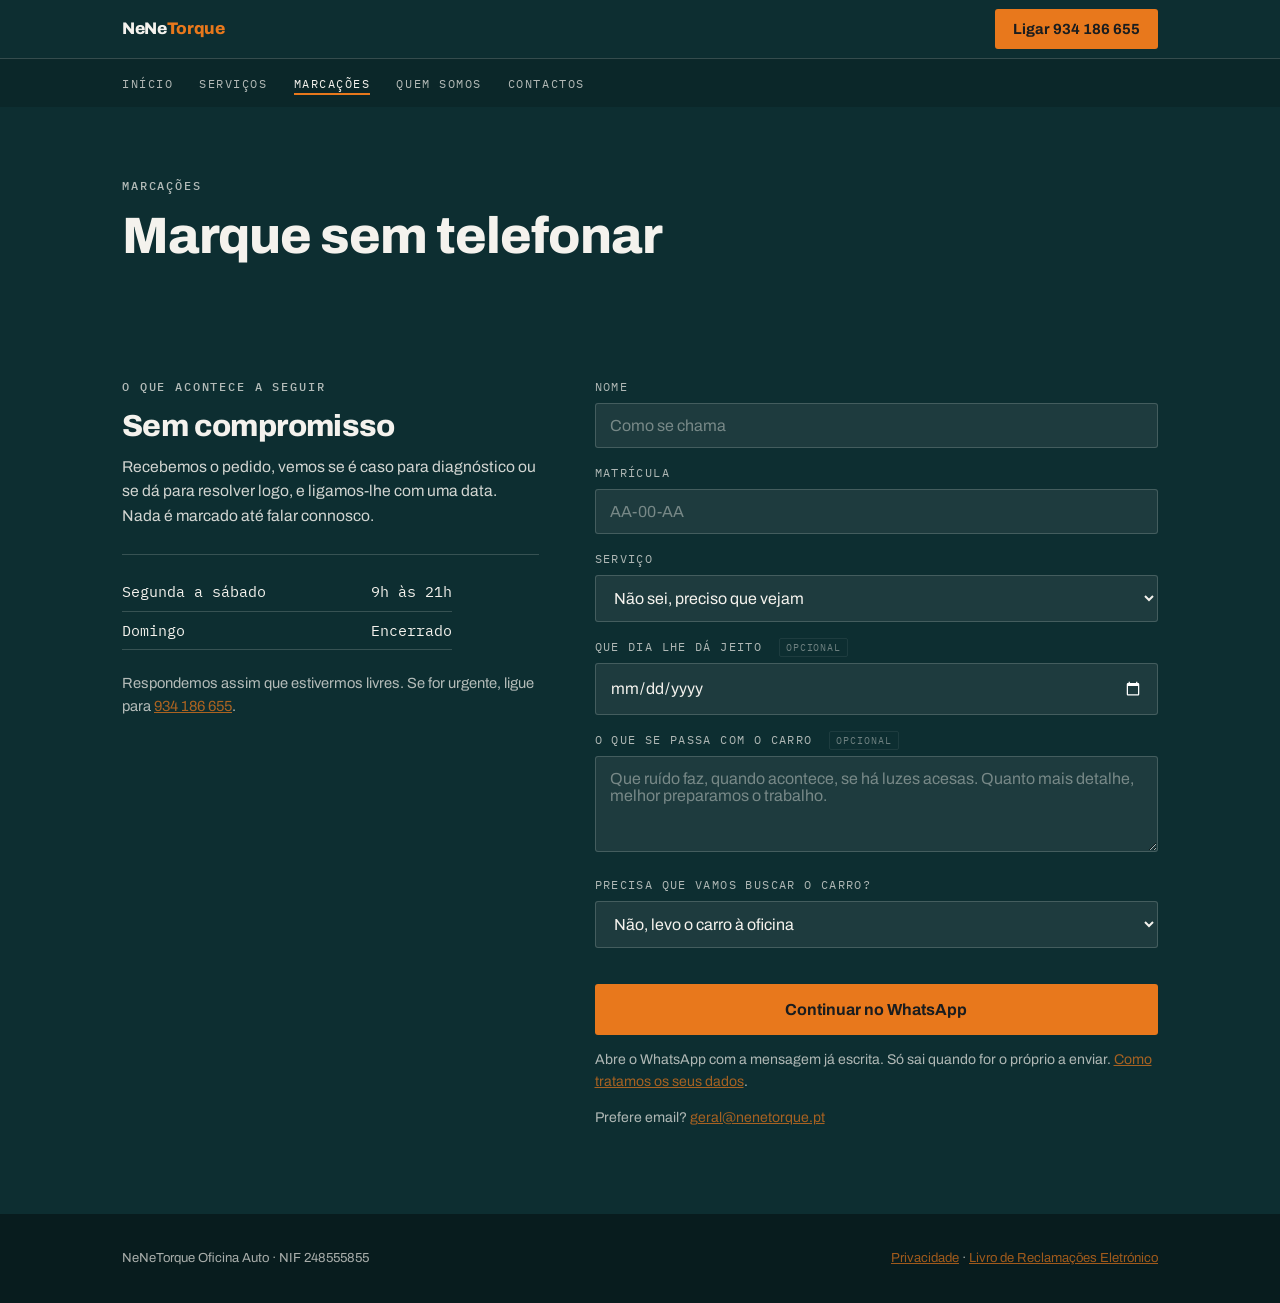
==== commit 6867f886: "Formulario so com matricula, menos campos; em computador o telefone e informacao e nao botao" ====
--- a/marcacoes.html
+++ b/marcacoes.html
@@ -42,7 +42,6 @@
   <div class="wrap">
     <span class="eyebrow">Marcações</span>
     <h1 style="font-size:clamp(1.9rem,6vw,3.2rem)">Marque sem telefonar</h1>
-    <p class="phead-sub">Menos de um minuto. Nada fica marcado até falarmos consigo.</p>
   </div>
 </div>
 
@@ -57,17 +56,10 @@
       </div>
 
       <div class="field">
-        <label for="f-viatura">Viatura</label>
-        <input id="f-viatura" type="text" placeholder="Marca, modelo e ano. Ex: Renault Clio 2016"
-               autocapitalize="words" enterkeyhint="next">
-      </div>
-
-      <div class="field">
-        <label for="f-matricula">Matrícula <span class="opt">opcional</span></label>
+        <label for="f-matricula">Matrícula</label>
         <input id="f-matricula" type="text" placeholder="AA-00-AA" maxlength="8"
                autocapitalize="characters" autocomplete="off" spellcheck="false" enterkeyhint="next"
                oninput="formatarMatricula(this)">
-        <p class="ajuda">Se souber de cor. Ajuda-nos a preparar o trabalho antes de chegar.</p>
       </div>
 
       <div class="field">
@@ -83,24 +75,13 @@
         </select>
       </div>
 
-      <div class="two">
-        <div class="field">
-          <label for="f-dia">Que dia lhe dá jeito</label>
-          <input id="f-dia" type="date">
-        </div>
-        <div class="field">
-          <label for="f-periodo">Altura do dia</label>
-          <select id="f-periodo">
-            <option>Indiferente</option>
-            <option>Manhã</option>
-            <option>Tarde</option>
-            <option>Fim do dia</option>
-          </select>
-        </div>
-      </div>
-
-      <div class="field">
-        <label for="f-desc">O que se passa com o carro</label>
+      <div class="field">
+        <label for="f-dia">Que dia lhe dá jeito <span class="opt">opcional</span></label>
+        <input id="f-dia" type="date">
+      </div>
+
+      <div class="field">
+        <label for="f-desc">O que se passa com o carro <span class="opt">opcional</span></label>
         <textarea id="f-desc" enterkeyhint="done" placeholder="Que ruído faz, quando acontece, se há luzes acesas. Quanto mais detalhe, melhor preparamos o trabalho."></textarea>
       </div>
 
@@ -189,11 +170,11 @@
     el.focus(); el.scrollIntoView({behavior:'smooth', block:'center'});
   };
 
-  var nome = v('f-nome'), viatura = v('f-viatura'), matricula = v('f-matricula');
-  if(!nome)    return falhar('Falta o nome.', 'f-nome');
-  if(!viatura) return falhar('Falta dizer que carro é. Marca, modelo e ano chegam.', 'f-viatura');
-  if(matricula && !matriculaValida(matricula))
-    return falhar('A matrícula não está num formato português. Ex: AA-00-AA. Se não souber, deixe em branco.', 'f-matricula');
+  var nome = v('f-nome'), matricula = v('f-matricula');
+  if(!nome)      return falhar('Falta o nome.', 'f-nome');
+  if(!matricula) return falhar('Falta a matrícula. É por ela que identificamos o carro.', 'f-matricula');
+  if(!matriculaValida(matricula))
+    return falhar('A matrícula não está num formato português. Ex: AA-00-AA.', 'f-matricula');
 
   var recolha = document.getElementById('f-recolha').selectedIndex === 1;
   var morada = v('f-morada');
@@ -202,19 +183,13 @@
   err.hidden = true;
 
   var dia = v('f-dia');
-  if(dia){
-    var d = dia.split('-');
-    dia = d[2] + '/' + d[1] + '/' + d[0];
-    var per = v('f-periodo');
-    if(per && per !== 'Indiferente') dia += ', ' + per.toLowerCase();
-  }
+  if(dia){ var d = dia.split('-'); dia = d[2] + '/' + d[1] + '/' + d[0]; }
 
   var linhas = [
     'Pedido de marcação · NeNeTorque', '',
     'Nome: ' + nome,
-    'Viatura: ' + viatura
+    'Matrícula: ' + matricula
   ];
-  if(matricula) linhas.push('Matrícula: ' + matricula);
   linhas.push('Serviço: ' + v('f-servico'));
   linhas.push('Quando dá jeito: ' + (dia || 'Não indicado'));
   linhas.push('Recolha: ' + (recolha ? 'Sim, em ' + morada : 'Não, leva o carro à oficina'));
--- a/style.css
+++ b/style.css
@@ -211,6 +211,34 @@
 .phead-sub{margin-top:14px;font-size:1rem;opacity:.8;max-width:40ch}
 /* paginas onde so faz sentido uma acao: a chamada ocupa a barra toda */
 .callbar-so .c1{flex:1}
+
+/* ---------- telefone: acao em telemovel, informacao em computador ----------
+   um botao "Ligar" num portatil nao faz ninguem ligar. Em computador o
+   botao sai, o numero fica em texto grande, e a acao que funciona ali
+   (marcar por escrito) passa a ser a principal. */
+.so-pc{display:none}
+@media(min-width:820px){
+  .so-tel{display:none}
+  .so-pc{display:inline-flex}
+  p.so-pc{display:block}
+  .promove{background:var(--amber);color:var(--ink);border-color:transparent}
+  .promove:hover{background:#f5871f}
+  .contact a.tel{font-size:2.9rem}
+}
+.btn-ghost.escuro{color:var(--ink)}
+.tel-lado{margin-top:18px;font-family:var(--mono);font-size:.95rem;opacity:.7}
+.tel-lado a{font-size:1.3rem;font-weight:600;color:var(--amber);text-decoration:none;margin-left:6px}
+.contact .tel-lado a{color:var(--teal)}
+
+/* coluna dos contactos: o horario encosta ao fundo, ao nivel do mapa,
+   e o que esta pelo meio respira mais, para o vazio nao ficar todo num sitio */
+@media(min-width:820px){
+  .contact .cols>div:first-child{display:flex;flex-direction:column}
+  .contact .cols .lede{margin-bottom:4px}
+  .contact a.tel{margin:30px 0 10px}
+  .contact .cols .btn-row{margin-top:34px}
+  .contact .cols .hours{margin-top:auto;padding-top:26px}
+}
 
 /* ---------- generic columns / areas / photos ---------- */
 .cols{display:grid;gap:34px;margin-top:34px}
@@ -368,12 +396,14 @@
 
   /* ---- marcações ---- */
   /* cabeçalho curto: quem toca em Marcações quer o formulário, não o discurso */
-  .phead-curto{padding:32px 0 30px}
+  .phead-curto{padding:30px 0 20px}
   .phead-curto h1{font-size:1.95rem}
-  .phead-sub{font-size:.95rem;margin-top:10px}
-  .book{padding-top:30px}
-  .book-grid{gap:44px}
-  .book-info{border-top:1px solid var(--line-dark);padding-top:32px}
+  .book{padding-top:20px;padding-bottom:46px}
+  .book-grid{gap:34px}
+  .book-info{border-top:1px solid var(--line-dark);padding-top:26px}
+  .book-enviar{margin-top:24px}
+  .book-alt{font-size:.88rem;margin-top:12px}
+  .book-info h2{margin-bottom:8px}
   .field{margin-bottom:20px}
   .field label{font-size:.7rem;margin-bottom:9px}
   .field input,.field select,.field textarea{font-size:1rem;padding:15px 14px}
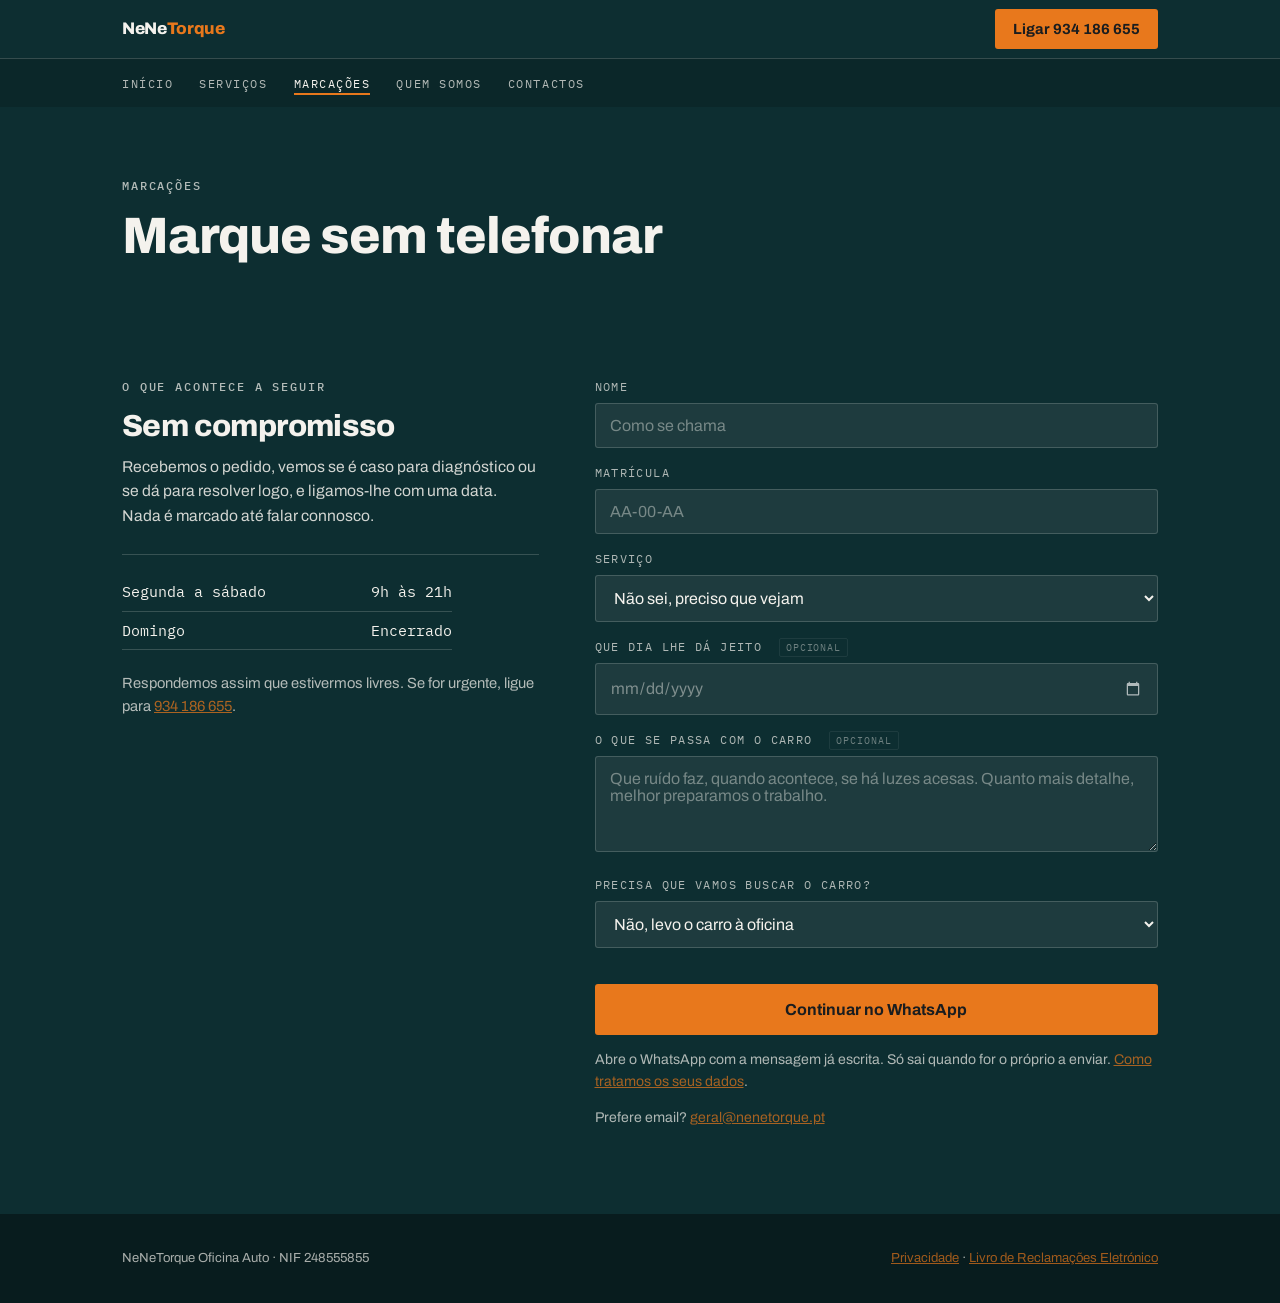
==== commit 03ef2641: "Em computador a chamada e o numero em destaque, sem botoes que nao ligam; horario de volta ao fluxo;" ====
--- a/marcacoes.html
+++ b/marcacoes.html
@@ -107,9 +107,11 @@
     </div>
 
     <div class="book-info">
-      <span class="eyebrow">O que acontece a seguir</span>
-      <h2 style="font-size:clamp(1.4rem,4vw,1.9rem)">Sem compromisso</h2>
-      <p style="opacity:.85;font-size:.98rem;margin-top:10px">Recebemos o pedido, vemos se é caso para diagnóstico ou se dá para resolver logo, e ligamos-lhe com uma data. Nada é marcado até falar connosco.</p>
+      <div class="book-contexto">
+        <span class="eyebrow">O que acontece a seguir</span>
+        <h2 style="font-size:clamp(1.4rem,4vw,1.9rem)">Sem compromisso</h2>
+        <p style="opacity:.85;font-size:.98rem;margin-top:10px">Recebemos o pedido, vemos se é caso para diagnóstico ou se dá para resolver logo, e ligamos-lhe com uma data. Nada é marcado até falar connosco.</p>
+      </div>
 
       <div class="hours" style="border-top:1px solid var(--line-dark);padding-top:18px;margin-top:26px">
         <div style="border-color:var(--line-dark)"><span>Segunda a sábado</span><span>9h às 21h</span></div>
@@ -201,7 +203,11 @@
 /* nao deixa escolher um dia que ja passou */
 (function(){
   var d = document.getElementById('f-dia');
-  if(d) d.min = new Date(Date.now() - new Date().getTimezoneOffset()*60000).toISOString().slice(0,10);
+  if(!d) return;
+  d.min = new Date(Date.now() - new Date().getTimezoneOffset()*60000).toISOString().slice(0,10);
+  /* marca o campo como vazio, para o dd/mm/aaaa ficar mais claro que um valor real */
+  var marcar = function(){ d.classList.toggle('vazio', !d.value); };
+  d.addEventListener('change', marcar); d.addEventListener('input', marcar); marcar();
 })();
 </script>
 
--- a/style.css
+++ b/style.css
@@ -207,7 +207,10 @@
 }
 .field .ajuda{font-size:.82rem;opacity:.6;margin-top:7px;line-height:1.45}
 /* o seletor de data do telemovel vem com aspeto proprio: uniformiza-se aqui */
-.field input[type=date]{min-height:52px;color-scheme:dark}
+.field input[type=date]{min-height:52px;color-scheme:dark;-webkit-text-fill-color:var(--paper)}
+.field input[type=date]::-webkit-datetime-edit{color:var(--paper)}
+.field input[type=date].vazio::-webkit-datetime-edit{opacity:.45}
+.field input[type=date]::-webkit-calendar-picker-indicator{opacity:.65;cursor:pointer}
 .phead-sub{margin-top:14px;font-size:1rem;opacity:.8;max-width:40ch}
 /* paginas onde so faz sentido uma acao: a chamada ocupa a barra toda */
 .callbar-so .c1{flex:1}
@@ -220,24 +223,26 @@
 @media(min-width:820px){
   .so-tel{display:none}
   .so-pc{display:inline-flex}
-  p.so-pc{display:block}
+  p.so-pc,div.so-pc{display:block}
   .promove{background:var(--amber);color:var(--ink);border-color:transparent}
   .promove:hover{background:#f5871f}
   .contact a.tel{font-size:2.9rem}
 }
 .btn-ghost.escuro{color:var(--ink)}
-.tel-lado{margin-top:18px;font-family:var(--mono);font-size:.95rem;opacity:.7}
-.tel-lado a{font-size:1.3rem;font-weight:600;color:var(--amber);text-decoration:none;margin-left:6px}
-.contact .tel-lado a{color:var(--teal)}
-
-/* coluna dos contactos: o horario encosta ao fundo, ao nivel do mapa,
-   e o que esta pelo meio respira mais, para o vazio nao ficar todo num sitio */
+/* em computador a chamada e o numero, nao um botao que nao liga a ninguem */
+.chamada{margin-top:36px}
+.tel-destaque{
+  font-family:var(--mono);font-size:clamp(2.2rem,4.4vw,3.4rem);font-weight:600;line-height:1;
+  color:var(--amber);text-decoration:none;display:inline-block;
+}
+.tel-destaque:hover{text-decoration:underline;text-underline-offset:7px}
+.chamada-alt{margin-top:16px;font-size:.98rem;opacity:.75}
+.chamada-alt a{color:inherit;text-underline-offset:4px}
+
 @media(min-width:820px){
-  .contact .cols>div:first-child{display:flex;flex-direction:column}
   .contact .cols .lede{margin-bottom:4px}
-  .contact a.tel{margin:30px 0 10px}
-  .contact .cols .btn-row{margin-top:34px}
-  .contact .cols .hours{margin-top:auto;padding-top:26px}
+  .contact a.tel{margin:26px 0 8px}
+  .contact .cols .hours{margin-top:30px}
 }
 
 /* ---------- generic columns / areas / photos ---------- */
@@ -401,6 +406,9 @@
   .book{padding-top:20px;padding-bottom:46px}
   .book-grid{gap:34px}
   .book-info{border-top:1px solid var(--line-dark);padding-top:26px}
+  /* em telemovel o texto de contexto e so mais scroll: fica o horario */
+  .book-contexto{display:none}
+  .book-info .hours{margin-top:0;border-top:none;padding-top:0}
   .book-enviar{margin-top:24px}
   .book-alt{font-size:.88rem;margin-top:12px}
   .book-info h2{margin-bottom:8px}
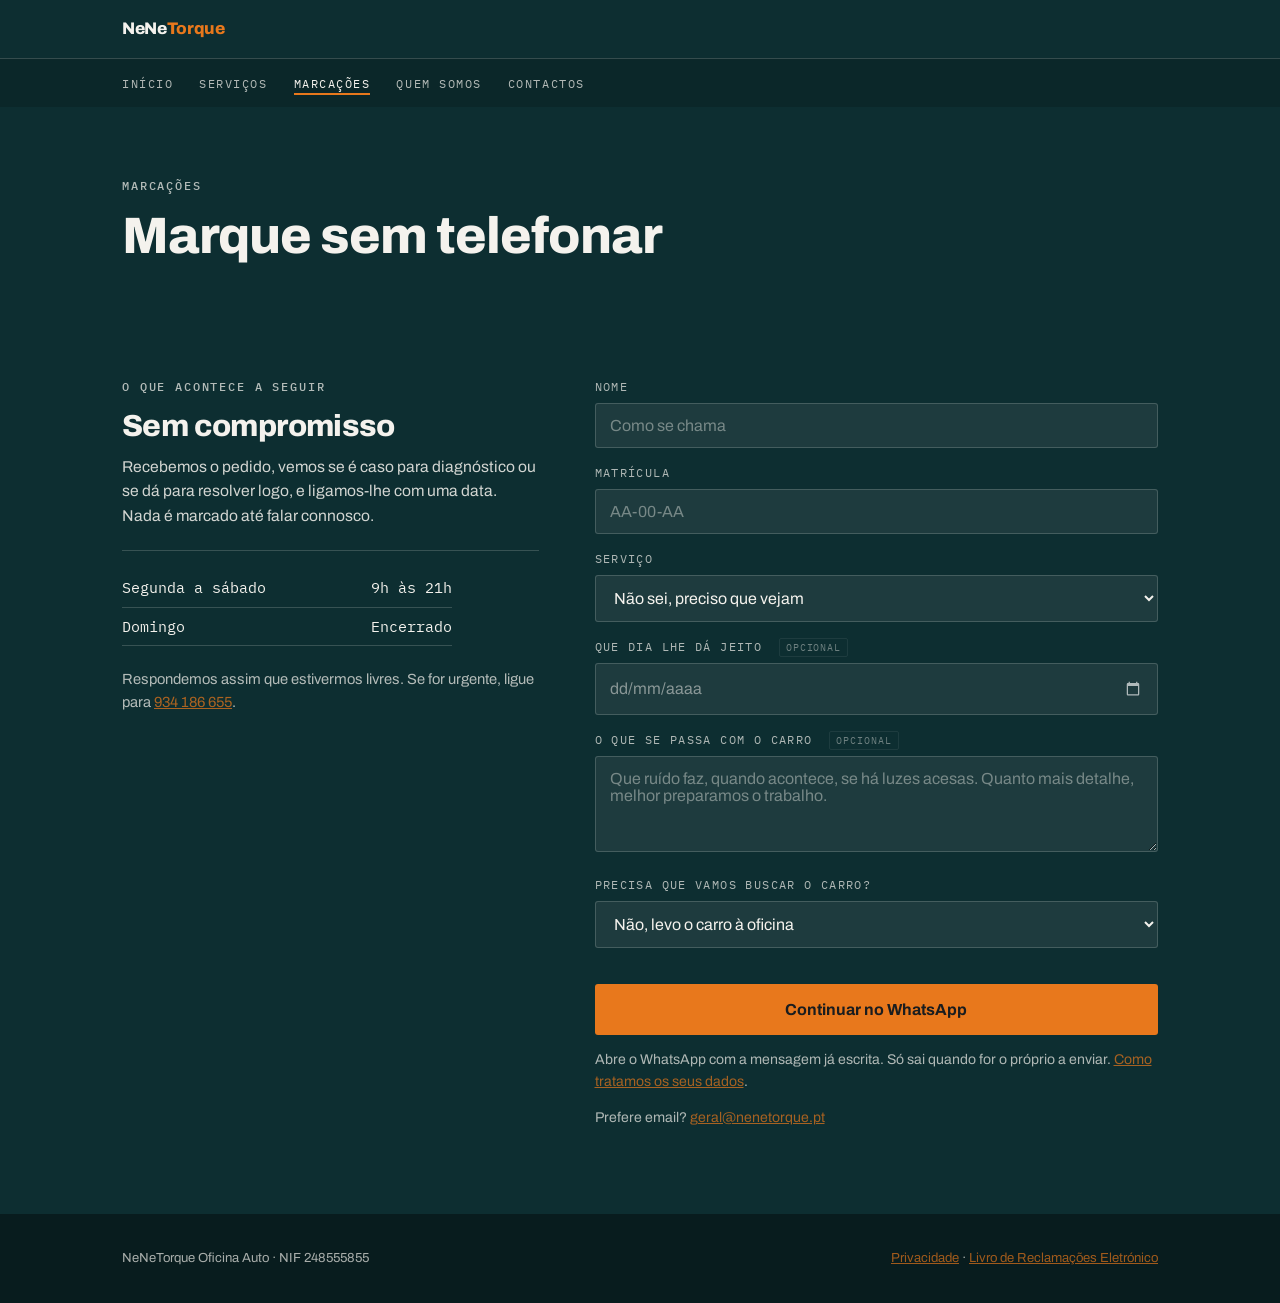
==== commit ff28e588: "Tipos de letra alojados no proprio dominio; barra fixa aparece ao rolar; dica dd/mm/aaaa desenhada; " ====
--- a/marcacoes.html
+++ b/marcacoes.html
@@ -15,9 +15,8 @@
 <meta property="og:url" content="https://nenetorque.pt/marcacoes">
 <meta property="og:image" content="https://nenetorque.pt/preview.jpg">
 <meta name="twitter:card" content="summary_large_image">
-<link rel="preconnect" href="https://fonts.googleapis.com">
-<link rel="preconnect" href="https://fonts.gstatic.com" crossorigin>
-<link href="https://fonts.googleapis.com/css2?family=Archivo:wght@400;500;600;700;800&family=IBM+Plex+Mono:wght@400;500;600&display=swap" rel="stylesheet">
+<meta name="theme-color" content="#0D2E31">
+<link rel="preload" href="fontes/archivo.woff2" as="font" type="font/woff2" crossorigin>
 <link rel="stylesheet" href="style.css">
 </head>
 <body>
@@ -25,7 +24,6 @@
 <header class="bar">
   <div class="wrap bar-top">
     <a class="brand" href="./">NeNe<span>Torque</span></a>
-    <a class="bar-cta" href="tel:+351934186655">Ligar 934 186 655</a>
   </div>
   <nav class="nav" aria-label="Menu principal">
     <ul>
@@ -77,7 +75,10 @@
 
       <div class="field">
         <label for="f-dia">Que dia lhe dá jeito <span class="opt">opcional</span></label>
-        <input id="f-dia" type="date">
+        <span class="campo-data">
+          <input id="f-dia" type="date">
+          <span class="dica-data" aria-hidden="true">dd/mm/aaaa</span>
+        </span>
       </div>
 
       <div class="field">
@@ -113,7 +114,7 @@
         <p style="opacity:.85;font-size:.98rem;margin-top:10px">Recebemos o pedido, vemos se é caso para diagnóstico ou se dá para resolver logo, e ligamos-lhe com uma data. Nada é marcado até falar connosco.</p>
       </div>
 
-      <div class="hours" style="border-top:1px solid var(--line-dark);padding-top:18px;margin-top:26px">
+      <div class="hours hours-marcacoes">
         <div style="border-color:var(--line-dark)"><span>Segunda a sábado</span><span>9h às 21h</span></div>
         <div style="border-color:var(--line-dark)"><span>Domingo</span><span>Encerrado</span></div>
       </div>
--- a/style.css
+++ b/style.css
@@ -1,3 +1,14 @@
+/* Tipos de letra servidos deste dominio, sem pedidos a terceiros.
+   Archivo (variavel) e IBM Plex Mono, ambos sob a SIL Open Font License.
+   As licencas acompanham os ficheiros em fontes/. */
+@font-face{
+  font-family:'Archivo';font-style:normal;font-weight:100 900;font-display:swap;
+  src:url('fontes/archivo.woff2') format('woff2');
+}
+@font-face{font-family:'IBM Plex Mono';font-style:normal;font-weight:400;font-display:swap;src:url('fontes/plex-mono-400.woff2') format('woff2')}
+@font-face{font-family:'IBM Plex Mono';font-style:normal;font-weight:500;font-display:swap;src:url('fontes/plex-mono-500.woff2') format('woff2')}
+@font-face{font-family:'IBM Plex Mono';font-style:normal;font-weight:600;font-display:swap;src:url('fontes/plex-mono-600.woff2') format('woff2')}
+
 :root{
   --paper:#F4F2ED;
   --teal:#10656A;
@@ -12,7 +23,7 @@
   --callbar:61px;                 /* altura exata da barra fixa em telemovel */
   --segura:env(safe-area-inset-bottom,0px);
 }
-*{box-sizing:border-box;margin:0;padding:0}
+*{box-sizing:border-box;margin:0;padding:0;-webkit-tap-highlight-color:transparent}
 html{scroll-behavior:smooth;scroll-padding-top:112px;background:#081C1E}
 /* corpo em coluna: o rodape e sempre empurrado ate ao fundo do ecra,
    por isso nunca sobra fundo claro por baixo em paginas curtas */
@@ -107,13 +118,13 @@
 
 /* ---------- campaign band ---------- */
 .band{background:var(--teal);color:var(--paper)}
-.band .eyebrow{opacity:.75}
+.band .eyebrow{opacity:.88}
 .fee{font-family:var(--mono);font-size:clamp(3rem,11vw,5.2rem);font-weight:600;line-height:1;margin:6px 0 18px}
 .fee-table{margin-top:30px;border-top:1px solid var(--line-dark);max-width:520px}
 .fee-table div{display:flex;align-items:baseline;gap:18px;padding:13px 0;border-bottom:1px solid var(--line-dark)}
 .fee-v{font-family:var(--mono);font-weight:600;font-size:1.25rem;min-width:64px}
 .fee-table span:last-child{font-size:.96rem;opacity:.85}
-.fee-foot{margin-top:18px;font-size:.9rem;opacity:.72}
+.fee-foot{margin-top:18px;font-size:.9rem;opacity:.88}
 
 /* ---------- service-area map ---------- */
 .areas.small{margin-top:16px}
@@ -207,13 +218,23 @@
 }
 .field .ajuda{font-size:.82rem;opacity:.6;margin-top:7px;line-height:1.45}
 /* o seletor de data do telemovel vem com aspeto proprio: uniformiza-se aqui */
+.campo-data{position:relative;display:block}
 .field input[type=date]{min-height:52px;color-scheme:dark;-webkit-text-fill-color:var(--paper)}
+/* o dd/mm/aaaa nativo nao aparece em alguns navegadores dentro de aplicacoes,
+   por isso desenhamos a dica e escondemo-la assim que houver data escolhida */
+.dica-data{
+  position:absolute;left:15px;top:50%;transform:translateY(-50%);pointer-events:none;
+  font-family:var(--display);font-size:1rem;color:rgba(244,242,237,.5);
+}
+.field input[type=date]:not(.vazio)+.dica-data{display:none}
+.field input[type=date].vazio{-webkit-text-fill-color:transparent;color:transparent}
 .field input[type=date]::-webkit-datetime-edit{color:var(--paper)}
-.field input[type=date].vazio::-webkit-datetime-edit{opacity:.45}
+.field input[type=date].vazio::-webkit-datetime-edit{opacity:.58}
 .field input[type=date]::-webkit-calendar-picker-indicator{opacity:.65;cursor:pointer}
 .phead-sub{margin-top:14px;font-size:1rem;opacity:.8;max-width:40ch}
 /* paginas onde so faz sentido uma acao: a chamada ocupa a barra toda */
 .callbar-so .c1{flex:1}
+@media(min-width:820px){.hours-marcacoes{border-top:1px solid var(--line-dark);padding-top:18px;margin-top:26px}}
 
 /* ---------- telefone: acao em telemovel, informacao em computador ----------
    um botao "Ligar" num portatil nao faz ninguem ligar. Em computador o
@@ -227,6 +248,7 @@
   .promove{background:var(--amber);color:var(--ink);border-color:transparent}
   .promove:hover{background:#f5871f}
   .contact a.tel{font-size:2.9rem}
+  .contact .email-grande{font-size:clamp(1.05rem,2.95vw,2.2rem)}
 }
 .btn-ghost.escuro{color:var(--ink)}
 /* em computador a chamada e o numero, nao um botao que nao liga a ninguem */
@@ -235,9 +257,8 @@
   font-family:var(--mono);font-size:clamp(2.2rem,4.4vw,3.4rem);font-weight:600;line-height:1;
   color:var(--amber);text-decoration:none;display:inline-block;
 }
-.tel-destaque:hover{text-decoration:underline;text-underline-offset:7px}
-.chamada-alt{margin-top:16px;font-size:.98rem;opacity:.75}
-.chamada-alt a{color:inherit;text-underline-offset:4px}
+.tel-destaque.escuro{color:var(--teal)}
+.chamada-btn{margin-top:22px}
 
 @media(min-width:820px){
   .contact .cols .lede{margin-bottom:4px}
@@ -251,6 +272,9 @@
 .cols p{margin-top:9px;opacity:.85;font-size:.98rem}
 .areas{display:flex;flex-wrap:wrap;gap:9px;margin-top:26px}
 .areas li{list-style:none;font-family:var(--mono);font-size:.83rem;border:1px solid var(--line);padding:7px 13px;border-radius:2px}
+/* enquanto nao houver fotografias, o bloco tracejado nao vai para o publico */
+.photo.por-fazer{display:none}
+@media(min-width:820px){.cols.cols-1{grid-template-columns:1fr}}
 .photo{
   border:2px dashed var(--amber);background:rgba(232,120,28,.06);aspect-ratio:4/3;
   display:flex;align-items:center;justify-content:center;text-align:center;padding:20px;
@@ -260,6 +284,11 @@
 /* ---------- contact ---------- */
 .contact{background:rgba(16,101,106,.07)}
 .contact a.tel{font-family:var(--mono);font-size:clamp(1.5rem,5.5vw,2.3rem);font-weight:600;color:var(--teal);text-decoration:none;display:inline-block;margin:8px 0 4px}
+.email-grande{
+  font-family:var(--mono);font-weight:600;color:var(--teal);text-decoration:none;
+  font-size:1.05rem;display:inline-block;word-break:break-all;
+}
+.email-grande:hover{text-decoration:underline;text-underline-offset:4px}
 .hours{font-family:var(--mono);font-size:.95rem;margin-top:22px}
 .hours div{padding:7px 0;border-bottom:1px solid var(--line);display:flex;justify-content:space-between;gap:24px;max-width:330px}
 
@@ -273,7 +302,11 @@
 .callbar{
   position:fixed;left:0;right:0;bottom:0;z-index:70;display:flex;
   border-top:1px solid rgba(0,0,0,.2);padding-bottom:var(--segura);
-}
+  transform:translateY(105%);transition:transform .24s ease;
+}
+/* ao contrario do cabecalho: esconde-se no topo e sobe quando se comeca a rolar */
+.callbar.callbar-visivel{transform:none}
+@media(prefers-reduced-motion:reduce){.callbar{transition:none}}
 @media(min-width:820px){.callbar{display:none}}
 .callbar a{
   flex:1;display:flex;align-items:center;justify-content:center;height:60px;
@@ -405,7 +438,7 @@
   .phead-curto h1{font-size:1.95rem}
   .book{padding-top:20px;padding-bottom:46px}
   .book-grid{gap:34px}
-  .book-info{border-top:1px solid var(--line-dark);padding-top:26px}
+  .book-info{border-top:none;padding-top:6px}
   /* em telemovel o texto de contexto e so mais scroll: fica o horario */
   .book-contexto{display:none}
   .book-info .hours{margin-top:0;border-top:none;padding-top:0}
